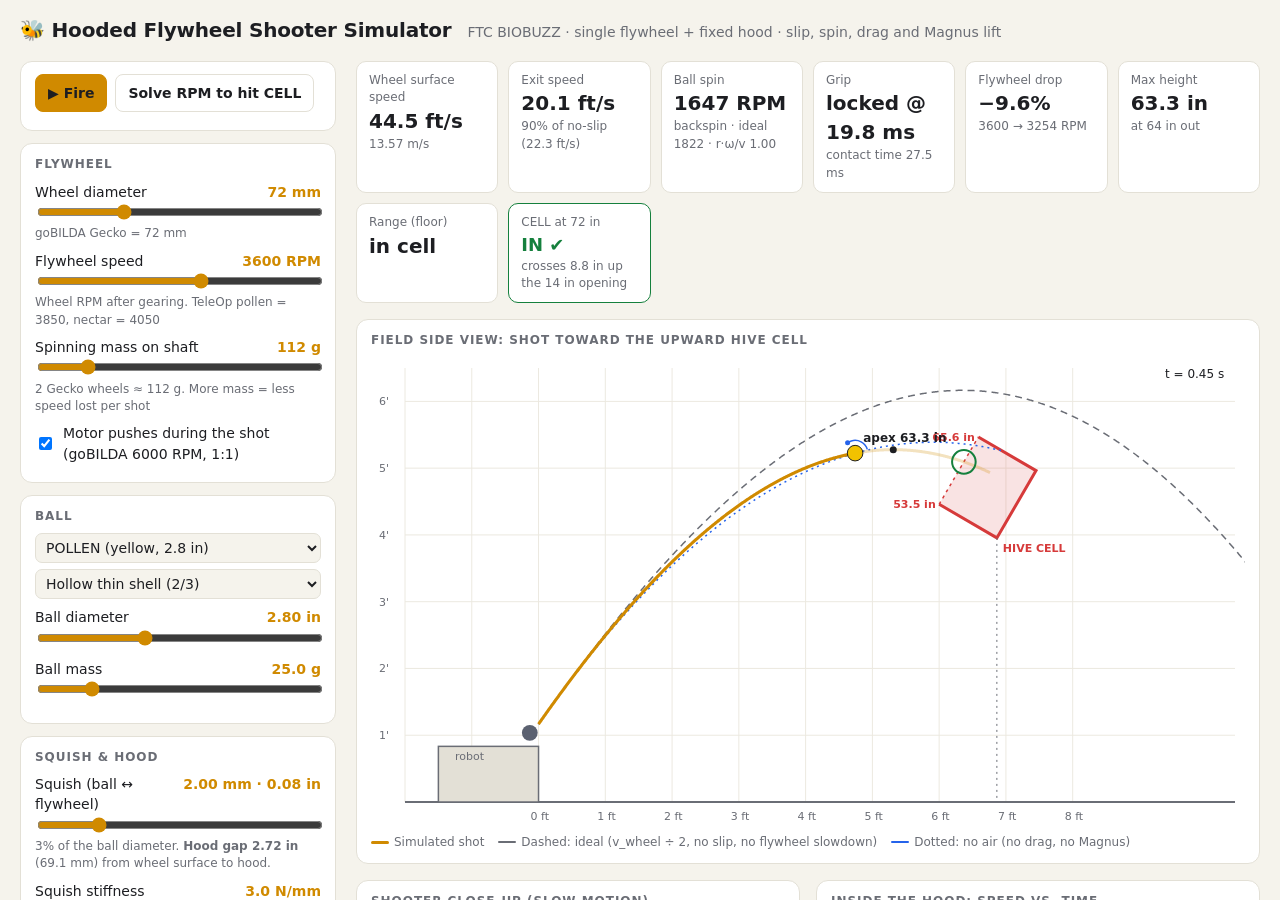
==== simulator/hooded-shooter.html @ 1a56e68a "Simulator: independent config scroll, 0.25 mm squish steps up to 10 mm, 2 mm default" ====
<!doctype html>
<html lang="en">
<head>
<meta charset="utf-8">
<meta name="viewport" content="width=device-width,initial-scale=1">
<title>Hooded Shooter Sim</title>
<style>
:root{
  --bg:#f5f3ec; --panel:#ffffff; --ink:#1d1e22; --muted:#6a6d75; --line:#e3e0d6; --grid:#ece9e0;
  --accent:#d08a00; --accent-soft:#fff3d6; --blue:#2563eb; --good:#15803d; --warn:#c2410c; --bad:#b91c1c;
  --wheel:#3a3e46; --tread:#5b6170; --hood:#9aa0aa; --pollen:#f2c200; --nectar:#d63a3a; --cell:#d63a3a;
}
@media (prefers-color-scheme: dark){
  :root:not([data-theme="light"]){
    --bg:#15161a; --panel:#1e2026; --ink:#ececee; --muted:#9a9ea8; --line:#2e313a; --grid:#262930;
    --accent:#f0b429; --accent-soft:#3a2f12; --blue:#60a5fa; --good:#4ade80; --warn:#fb923c; --bad:#f87171;
    --wheel:#c9ccd3; --tread:#8b91a0; --hood:#6b7280; --pollen:#f5cf2a; --nectar:#f05252; --cell:#f05252;
  }
}
:root[data-theme="dark"]{
  --bg:#15161a; --panel:#1e2026; --ink:#ececee; --muted:#9a9ea8; --line:#2e313a; --grid:#262930;
  --accent:#f0b429; --accent-soft:#3a2f12; --blue:#60a5fa; --good:#4ade80; --warn:#fb923c; --bad:#f87171;
  --wheel:#c9ccd3; --tread:#8b91a0; --hood:#6b7280; --pollen:#f5cf2a; --nectar:#f05252; --cell:#f05252;
}
*{box-sizing:border-box}
body{margin:0;background:var(--bg);color:var(--ink);font:14px/1.45 system-ui,-apple-system,"Segoe UI",Roboto,sans-serif}
header{padding:16px 20px 8px;display:flex;flex-wrap:wrap;align-items:baseline;gap:6px 16px}
header h1{font-size:20px;margin:0;letter-spacing:-.01em}
header p{margin:0;color:var(--muted)}
.wrap{display:grid;grid-template-columns:320px minmax(0,1fr);gap:16px;padding:8px 20px 24px}
@media (max-width:900px){.wrap{grid-template-columns:minmax(0,1fr);padding:8px 16px 24px}}
/* Wide screens: the config column scrolls on its own; the simulator column stays put */
@media (min-width:901px){
  body{height:100vh;display:flex;flex-direction:column;overflow:hidden}
  .wrap{flex:1;min-height:0;padding-bottom:0}
  aside,main{overflow-y:auto;overscroll-behavior:contain;padding-bottom:24px}
  aside{padding-right:4px;scrollbar-width:thin}
}
aside{display:flex;flex-direction:column;gap:12px;min-width:0}
main{display:flex;flex-direction:column;gap:16px;min-width:0}
.card{background:var(--panel);border:1px solid var(--line);border-radius:12px;padding:12px 14px;min-width:0}
.card h2{font-size:12px;text-transform:uppercase;letter-spacing:.08em;color:var(--muted);margin:0 0 8px;font-weight:600}
.ctl{margin:8px 0}
.ctl .row{display:flex;justify-content:space-between;gap:8px}
.ctl label{font-weight:500}
.ctl output{font-variant-numeric:tabular-nums;color:var(--accent);font-weight:600;white-space:nowrap}
.ctl input[type=range]{width:100%;accent-color:var(--accent)}
.ctl .hint{font-size:12px;color:var(--muted)}
select{width:100%;padding:5px 6px;border-radius:7px;border:1px solid var(--line);background:var(--bg);color:var(--ink);font:inherit}
.check{display:flex;gap:8px;align-items:center;margin:6px 0}
.seg{display:flex;border:1px solid var(--line);border-radius:8px;overflow:hidden}
.seg button{flex:1;border:0;background:transparent;color:var(--ink);padding:6px;font:inherit;cursor:pointer}
.seg button.on{background:var(--accent);color:#1d1e22;font-weight:600}
.btn{border:1px solid var(--accent);background:var(--accent);color:#1d1e22;font-weight:600;padding:8px 12px;border-radius:8px;cursor:pointer;font:inherit;font-weight:600}
.btn.ghost{background:transparent;color:var(--ink);border-color:var(--line)}
.btns{display:flex;gap:8px;flex-wrap:wrap}
.stats{display:grid;grid-template-columns:repeat(auto-fit,minmax(140px,1fr));gap:10px}
.stat{background:var(--panel);border:1px solid var(--line);border-radius:10px;padding:10px 12px;min-width:0}
.stat .k{font-size:12px;color:var(--muted)}
.stat .v{font-size:20px;font-weight:700;font-variant-numeric:tabular-nums}
.stat .s{font-size:12px;color:var(--muted)}
.stat.verdict .v{font-size:18px}
canvas{display:block;width:100%;border-radius:8px}
#field{height:clamp(260px,42vw,470px)}
.pair{display:grid;grid-template-columns:minmax(0,1fr) minmax(0,1fr);gap:16px}
@media (max-width:1100px){.pair{grid-template-columns:minmax(0,1fr)}}
#closeup{height:340px}
#chart{height:340px}
.legend{display:flex;flex-wrap:wrap;gap:4px 14px;font-size:12px;color:var(--muted);margin-top:6px}
.legend i{display:inline-block;width:18px;height:3px;vertical-align:middle;margin-right:5px;border-radius:2px}
table{width:100%;border-collapse:collapse;font-variant-numeric:tabular-nums}
td{padding:4px 6px;border-bottom:1px solid var(--line)}
td:last-child{text-align:right}
details summary{cursor:pointer;font-weight:600}
.notes{color:var(--ink)}
.notes code{background:var(--accent-soft);padding:1px 4px;border-radius:4px;font-size:13px}
.notes p,.notes li{max-width:75ch}
.small{font-size:12px;color:var(--muted)}
a{color:var(--blue)}
</style>
</head>
<body>
<header>
  <h1>🐝 Hooded Flywheel Shooter Simulator</h1>
  <p>FTC BIOBUZZ · single flywheel + fixed hood · slip, spin, drag and Magnus lift</p>
</header>

<div class="wrap">
  <aside id="controls"></aside>

  <main>
    <div class="stats" id="stats"></div>

    <div class="card">
      <h2>Field side view: shot toward the upward HIVE CELL</h2>
      <canvas id="field"></canvas>
      <div class="legend">
        <span><i style="background:var(--accent)"></i>Simulated shot</span>
        <span><i style="background:var(--muted);height:2px"></i>Dashed: ideal (v_wheel ÷ 2, no slip, no flywheel slowdown)</span>
        <span><i style="background:var(--blue);height:2px"></i>Dotted: no air (no drag, no Magnus)</span>
      </div>
    </div>

    <div class="pair">
      <div class="card">
        <h2>Shooter close-up (slow motion)</h2>
        <canvas id="closeup"></canvas>
        <div class="legend">
          <span><i style="background:var(--good)"></i>Contact gripping</span>
          <span><i style="background:var(--warn)"></i>Contact slipping</span>
          <span><i style="background:var(--blue)"></i>Squish (ball/wheel overlap)</span>
        </div>
      </div>
      <div class="card">
        <h2>Inside the hood: speed vs. time</h2>
        <canvas id="chart"></canvas>
        <div class="legend">
          <span><i style="background:var(--muted)"></i>Wheel surface speed</span>
          <span><i style="background:var(--accent)"></i>Ball speed (center)</span>
          <span><i style="background:var(--blue)"></i>Ball spin speed (ω·r)</span>
          <span><i style="background:var(--good)"></i>No-slip target (surface ÷ 2)</span>
        </div>
      </div>
    </div>

    <div class="card">
      <h2>Details</h2>
      <table id="details"></table>
    </div>

    <div class="card notes">
      <details>
        <summary>How the math works</summary>
        <p><b>Perfect grip.</b> The hood doesn't move, so a ball pinched between the wheel and the hood rolls along the hood. Its center moves at the average of the two surfaces:
        <code>v = v_wheel / 2</code>, where <code>v_wheel = ω_wheel · R_wheel</code>. The spin is <code>ω_ball = v_wheel / (2·r_ball)</code>. That makes the spin ratio <code>r·ω / v = 1</code> for every perfect-grip hooded shot, whatever the wheel size or RPM.</p>
        <p><b>Slip.</b> The ball enters at the feed speed with no spin. Squeezing it by the compression <code>c</code> gives a normal force <code>N_wheel = k·c</code>. The hood pushes back with <code>N_hood = N_wheel + m·v²/ρ</code>, because the ball travels on a curve of radius <code>ρ = R_wheel + r_ball − c</code>. Friction at each contact is at most <code>μ·N</code> and opposes the sliding at that contact:</p>
        <ul>
          <li>wheel contact slip: <code>u_w = v_wheel − (v + ω·r)</code></li>
          <li>hood contact slip: <code>u_h = v − ω·r</code></li>
          <li><code>m·dv/dt = F_w + F_h</code>, <code>I·dω/dt = r·(F_w − F_h)</code>, <code>I_wheel·dΩ/dt = τ_motor − F_w·R_wheel</code></li>
        </ul>
        <p>This is stepped forward a microsecond at a time until the ball has rolled through the hood's wrap angle. With enough friction and contact length, both slips reach zero and the ball locks into perfect grip. Otherwise it leaves slower and with less spin. Each shot also takes energy from the flywheel, so the wheel slows down. The motor fights back at full power, using the linear torque curve of a goBILDA 6000 RPM motor (stall torque 0.144 N·m). That slowdown, not slip, is usually why a real shot falls short of <code>v_wheel/2</code>, so more spinning mass makes shots more consistent.</p>
        <p><b>Flight.</b> The flight includes gravity, drag <code>½ρ·C_d·A·v²</code> and Magnus lift <code>½ρ·C_L·A·v²</code>, with <code>C_L = S/(2S+1)</code> and <code>S = r·ω/v</code>. Backspin lifts the ball and topspin pushes it down. Spin decay is ignored because the flight is short.</p>
        <p><b>Field geometry</b> (Competition Manual §9, TU04, Fig. 9-10 and 9-13): the upward CELL opening runs from 53.5 in to 65.6 in above the tiles. The opening is 14 in, tilted 30° toward the shooter, and the cell is 12 in deep. The model assumes the upward cell faces you, and it scores a shot as IN when the ball crosses that opening with at least one ball radius of clearance at each lip. POLLEN is 2.8 in and 0.055 lb; NECTAR is 3.6 in and 0.091 lb (AndyMark). The goBILDA Gecko wheel is 72 mm, 56 g, 30A silicone.</p>
        <p class="small"><b>Estimates you should calibrate:</b> the friction values, ball/wheel stiffness, C_d and Magnus scale are reasonable starting points, not measurements. Shoot real balls, measure range and apex height, then adjust friction, stiffness and Magnus until the sim matches. After that it can predict.</p>
      </details>
    </div>
  </main>
</div>

<script>
const IN = 0.0254, DEG = Math.PI / 180, G = 9.81, RHO_AIR = 1.2;
const $ = id => document.getElementById(id);

// ---- Field geometry (BIOBUZZ manual §9, Fig 9-10) ----
const CELL_BOTTOM_IN = 53.5, CELL_TOP_IN = 65.6, CELL_OPEN_IN = 14, CELL_DEPTH_IN = 12;
const CELL_RISE = CELL_TOP_IN - CELL_BOTTOM_IN;
const CELL_RUN = Math.sqrt(CELL_OPEN_IN ** 2 - CELL_RISE ** 2);

const BALLS = {
  pollen: { name: 'POLLEN (yellow, 2.8 in)', d: 2.8, m: 24.9, color: 'pollen' },
  nectar: { name: 'NECTAR (red/blue, 3.6 in)', d: 3.6, m: 41.3, color: 'nectar' },
  custom: { name: 'Custom ball', d: null, m: null, color: 'pollen' },
};
const WHEEL_MATS = [
  ['goBILDA Gecko silicone 30A', 1.0], ['Compliant wheel ~35A', 0.9], ['Worn / dusty Gecko', 0.65],
  ['Stealth / hard rubber', 0.6], ['Hard plastic', 0.35], ['Custom', null]];
const HOOD_MATS = [
  ['Polycarbonate (smooth)', 0.30], ['Aluminum', 0.25], ['HDPE / Delrin', 0.18], ['3D-printed PLA / PETG', 0.35],
  ['Foam-lined', 0.6], ['Grip tape', 0.8], ['Custom', null]];
const INERTIA = [['Hollow thin shell (2/3)', 0.667], ['Thick-wall hollow (0.55)', 0.55], ['Solid / foam (2/5)', 0.4]];

const CONTROLS = {
  Flywheel: [
    { id: 'wheelD', label: 'Wheel diameter', min: 40, max: 150, step: 1, val: 72, unit: 'mm', hint: 'goBILDA Gecko = 72 mm' },
    { id: 'rpm', label: 'Flywheel speed', min: 300, max: 6000, step: 25, val: 3600, unit: 'RPM', hint: 'Wheel RPM after gearing. TeleOp pollen = 3850, nectar = 4050' },
    { id: 'wheelMass', label: 'Spinning mass on shaft', min: 20, max: 600, step: 1, val: 112, unit: 'g', hint: '2 Gecko wheels ≈ 112 g. More mass = less speed lost per shot' },
  ],
  Ball: [
    { id: 'ballD', label: 'Ball diameter', min: 1.5, max: 5, step: 0.05, val: 2.8, unit: 'in' },
    { id: 'ballMass', label: 'Ball mass', min: 5, max: 120, step: 0.5, val: 24.9, unit: 'g' },
  ],
  'Squish & hood': [
    { id: 'comp', label: 'Squish (ball ↔ flywheel)', min: 0, max: 10, step: 0.25, val: 2, unit: 'mm', hint: '' },
    { id: 'stiff', label: 'Squish stiffness', min: 0.5, max: 10, step: 0.1, val: 3, unit: 'N/mm', hint: 'Ball + wheel combined. Sets normal force = stiffness × compression' },
    { id: 'wrap', label: 'Hood wrap angle', min: 20, max: 180, step: 1, val: 90, unit: '°', hint: 'How far around the wheel the ball travels in contact' },
    { id: 'feed', label: 'Feed speed into wheel', min: 0, max: 3, step: 0.05, val: 0.5, unit: 'm/s' },
  ],
  Friction: [
    { id: 'muW', label: 'Wheel ↔ ball μ', min: 0.05, max: 1.6, step: 0.01, val: 1.0, unit: '' },
    { id: 'muH', label: 'Hood ↔ ball μ', min: 0, max: 1.2, step: 0.01, val: 0.35, unit: '' },
  ],
  Launch: [
    { id: 'angle', label: 'Launch angle (hood exit)', min: 10, max: 80, step: 0.5, val: 55, unit: '°' },
    { id: 'launchH', label: 'Launch height', min: 4, max: 30, step: 0.5, val: 14, unit: 'in', hint: 'Ball center height where it leaves the hood' },
  ],
  Air: [
    { id: 'cd', label: 'Drag coefficient C_d', min: 0, max: 1.2, step: 0.01, val: 0.5, unit: '' },
    { id: 'magnus', label: 'Magnus scale', min: 0, max: 2, step: 0.05, val: 1, unit: '×', hint: 'Calibrate against real shots' },
  ],
  Target: [
    { id: 'dist', label: 'Distance to CELL lip', min: 12, max: 140, step: 1, val: 72, unit: 'in', hint: 'Horizontal: launch point → bottom lip of the opening' },
  ],
  Playback: [
    { id: 'slowmo', label: 'Close-up slow motion', min: 5, max: 1000, step: 5, val: 20, unit: '×' },
    { id: 'speed', label: 'Field playback speed', min: 0.1, max: 1, step: 0.05, val: 0.5, unit: '×' },
  ],
};

const state = { ballType: 'pollen', spin: 'back', kI: 0.667, air: true, ghosts: true, motor: true };
// goBILDA 5203 6000 RPM (1:1): stall torque 1.47 kg·cm
const MOTOR_STALL = 0.144, MOTOR_FREE = 6000 * 2 * Math.PI / 60;

// ---------- Build controls ----------
function fmt(v, step) { const d = step < 0.1 ? 2 : step < 1 ? 1 : 0; return Number(v).toFixed(d); }
function makeSelect(id, options, onChange) {
  const s = document.createElement('select'); s.id = id;
  options.forEach(([label, val], i) => { const o = document.createElement('option'); o.value = i; o.textContent = label; s.appendChild(o); });
  s.addEventListener('change', () => onChange(options[s.value]));
  return s;
}
function buildControls() {
  const root = $('controls');
  const fire = document.createElement('div'); fire.className = 'card';
  fire.innerHTML = `<div class="btns"><button class="btn" id="fireBtn">▶ Fire</button><button class="btn ghost" id="solveBtn">Solve RPM to hit CELL</button></div><div class="small" id="solveMsg" style="margin-top:6px"></div>`;
  root.appendChild(fire);
  for (const [group, ctls] of Object.entries(CONTROLS)) {
    const card = document.createElement('div'); card.className = 'card';
    card.innerHTML = `<h2>${group}</h2>`;
    root.appendChild(card);
    if (group === 'Ball') {
      card.appendChild(makeSelect('ballType', Object.entries(BALLS).map(([k, b]) => [b.name, k]), ([, k]) => {
        state.ballType = k; const b = BALLS[k];
        if (b.d) { setVal('ballD', b.d); setVal('ballMass', b.m); }
        recompute();
      }));
      const s = makeSelect('kI', INERTIA, ([, v]) => { state.kI = v; recompute(); });
      s.style.marginTop = '6px'; card.appendChild(s);
    }
    if (group === 'Launch') {
      const seg = document.createElement('div'); seg.className = 'seg';
      seg.innerHTML = `<button data-v="back" class="on">Wheel under → backspin</button><button data-v="top">Wheel over → topspin</button>`;
      seg.querySelectorAll('button').forEach(b => b.onclick = () => {
        state.spin = b.dataset.v; seg.querySelectorAll('button').forEach(x => x.classList.toggle('on', x === b)); recompute();
      });
      card.appendChild(seg);
    }
    for (const c of ctls) {
      const d = document.createElement('div'); d.className = 'ctl';
      d.innerHTML = `<div class="row"><label for="${c.id}">${c.label}</label><output id="${c.id}_o"></output></div>
        <input type="range" id="${c.id}" min="${c.min}" max="${c.max}" step="${c.step}" value="${c.val}">
        <div class="hint" id="${c.id}_hint">${c.hint || ''}</div>`;
      if (group === 'Friction') {
        const mats = c.id === 'muW' ? WHEEL_MATS : HOOD_MATS;
        const sel = makeSelect(c.id + 'Mat', mats, ([, v]) => { if (v != null) { setVal(c.id, v); recompute(); } });
        d.insertBefore(sel, d.querySelector('input'));
        sel.style.margin = '4px 0';
      }
      card.appendChild(d);
      const inp = d.querySelector('input');
      inp.addEventListener('input', () => {
        showVal(c);
        if (group === 'Friction') matchPreset(c.id);
        if (c.id === 'ballD' || c.id === 'ballMass') { state.ballType = 'custom'; $('ballType').value = 2; }
        if (group !== 'Playback') recompute(); else restart();
      });
      showVal(c);
    }
    if (group === 'Flywheel') {
      const a = document.createElement('label'); a.className = 'check';
      a.innerHTML = `<input type="checkbox" id="motorOn" checked> Motor pushes during the shot (goBILDA 6000 RPM, 1:1)`;
      card.appendChild(a);
      a.querySelector('input').onchange = e => { state.motor = e.target.checked; recompute(); };
    }
    if (group === 'Air') {
      const a = document.createElement('div');
      a.innerHTML = `<label class="check"><input type="checkbox" id="airOn" checked> Air drag + Magnus lift</label>
        <label class="check"><input type="checkbox" id="ghostOn" checked> Show comparison paths</label>`;
      card.appendChild(a);
      a.querySelector('#airOn').onchange = e => { state.air = e.target.checked; recompute(); };
      a.querySelector('#ghostOn').onchange = e => { state.ghosts = e.target.checked; };
    }
  }
  $('fireBtn').onclick = restart;
  $('solveBtn').onclick = solveRPM;
}
function ctlSpec(id) { for (const g of Object.values(CONTROLS)) for (const c of g) if (c.id === id) return c; }
function showVal(c) {
  $(c.id + '_o').textContent = fmt($(c.id).value, c.step) + (c.unit ? ' ' + c.unit : '');
  if (c.id === 'comp' || c.id === 'ballD') showSquish();
}
// Squish = how much the hood gap is smaller than the ball. Hood gap = ball diameter − squish.
function showSquish() {
  if (!$('comp_hint')) return; // ball controls build before the squish slider exists
  const mm = +$('comp').value, dIn = +$('ballD').value;
  $('comp_o').textContent = `${mm.toFixed(2)} mm · ${(mm / 25.4).toFixed(2)} in`;
  $('comp_hint').innerHTML = `${(mm / (dIn * 25.4) * 100).toFixed(0)}% of the ball diameter. ` +
    `<b>Hood gap ${(dIn - mm / 25.4).toFixed(2)} in</b> (${(dIn * 25.4 - mm).toFixed(1)} mm) from wheel surface to hood.`;
}
function setVal(id, v) { $(id).value = v; showVal(ctlSpec(id)); }
function matchPreset(id) {
  const mats = id === 'muW' ? WHEEL_MATS : HOOD_MATS, v = +$(id).value;
  const i = mats.findIndex(([, x]) => x != null && Math.abs(x - v) < 0.005);
  $(id + 'Mat').value = i >= 0 ? i : mats.length - 1;
}
function params() {
  const p = { ...state };
  for (const g of Object.values(CONTROLS)) for (const c of g) p[c.id] = +$(c.id).value;
  return p;
}

// ---------- Physics: contact phase inside the hood ----------
function contact(p) {
  const Rw = p.wheelD / 2000, rb = p.ballD * IN / 2, m = p.ballMass / 1000, I = p.kI * m * rb * rb;
  const c = Math.min(p.comp / 1000, rb * 0.9), rho = Rw + rb - c, wrap = p.wrap * DEG, L = rho * wrap;
  const Iw = 0.5 * (p.wheelMass / 1000) * Rw * Rw;
  const Om0 = p.rpm * 2 * Math.PI / 60, Vw0 = Om0 * Rw;
  const Nw = p.stiff * 1000 * c;
  const eps = 0.02; // m/s, smooths the friction sign near zero slip
  const k = (p.muW * Nw + p.muH * (Nw + m * Vw0 * Vw0 / rho)) / eps * (1 / m + rb * rb / I + Rw * Rw / Iw);
  const dt = Math.min(5e-6, 0.3 / Math.max(k, 1));
  let Om = Om0, v = Math.max(p.feed, 0.02), w = 0, s = 0, t = 0, th = 0;
  let next = 0, stalled = false, slipE = 0, gripT = null;
  const samples = [];
  const push = (uw, uh, Nh) => samples.push({ t, s, v, w, Om, th, uw, uh, Nh });
  while (s < L) {
    if (t > 0.5 || v <= 0) { stalled = true; break; }
    const Vw = Om * Rw, uw = Vw - (v + w * rb), uh = v - w * rb, Nh = Nw + m * v * v / rho;
    const Fw = p.muW * Nw * Math.tanh(uw / eps), Fh = -p.muH * Nh * Math.tanh(uh / eps);
    if (t >= next) { push(uw, uh, Nh); next += 2e-5; }
    if (gripT === null && Math.abs(uw) < 0.05 && Math.abs(uh) < 0.05) gripT = t;
    slipE += (Math.abs(Fw * uw) + Math.abs(Fh * uh)) * dt;
    const tau = p.motor ? Math.max(0, MOTOR_STALL * (1 - Om / MOTOR_FREE)) : 0;
    v += (Fw + Fh) / m * dt; w += rb * (Fw - Fh) / I * dt; Om += (tau - Fw * Rw) / Iw * dt;
    s += v * dt; th += w * dt; t += dt;
  }
  const Vw = Om * Rw;
  push(Vw - (v + w * rb), v - w * rb, Nw + m * v * v / rho);
  return { Rw, rb, m, I, rho, L, wrap, Nw, Om0, Vw0, samples, stalled, slipE, gripT,
    exit: { v: Math.max(v, 0), w, Om, t } };
}

// ---------- Physics: flight ----------
function cellGeom(p) {
  const B = { x: p.dist * IN, y: CELL_BOTTOM_IN * IN };
  const d = { x: CELL_RUN / CELL_OPEN_IN, y: CELL_RISE / CELL_OPEN_IN };
  const n = { x: -d.y, y: d.x }; // points back toward the shooter
  const T = { x: B.x + d.x * CELL_OPEN_IN * IN, y: B.y + d.y * CELL_OPEN_IN * IN };
  return { B, T, d, n };
}
function flight(p, c, exit, air) {
  const rb = c.rb, m = c.m, A = Math.PI * rb * rb, a = p.angle * DEG;
  const sg = (p.spin === 'back' ? 1 : -1) * Math.sign(exit.w || 1);
  const S0 = Math.abs(exit.w);
  const kD = air ? 0.5 * RHO_AIR * p.cd * A / m : 0, kL = air ? 0.5 * RHO_AIR * A / m * p.magnus : 0;
  const acc = (vx, vy) => {
    const v = Math.hypot(vx, vy) || 1e-9, S = rb * S0 / v, CL = S / (2 * S + 1);
    return [-kD * v * vx - kL * CL * v * vy * sg, -G - kD * v * vy + kL * CL * v * vx * sg];
  };
  let x = 0, y = p.launchH * IN, vx = exit.v * Math.cos(a), vy = exit.v * Math.sin(a), t = 0;
  const dt = 0.001, pts = [{ t, x, y, vx, vy }];
  const cg = cellGeom(p);
  let side = (x - cg.B.x) * cg.n.x + (y - cg.B.y) * cg.n.y, cross = null, apex = { x, y };
  while (t < 4 && y > rb && x < 260 * IN) {
    const [ax1, ay1] = acc(vx, vy);
    const mvx = vx + ax1 * dt / 2, mvy = vy + ay1 * dt / 2;
    const [ax2, ay2] = acc(mvx, mvy);
    x += mvx * dt; y += mvy * dt; vx += ax2 * dt; vy += ay2 * dt; t += dt;
    pts.push({ t, x, y, vx, vy });
    if (y > apex.y) apex = { x, y, t };
    const ns = (x - cg.B.x) * cg.n.x + (y - cg.B.y) * cg.n.y;
    if (!cross && side > 0 && ns <= 0) {
      const f = side / (side - ns), q = pts[pts.length - 2];
      const cx = q.x + (x - q.x) * f, cy = q.y + (y - q.y) * f;
      const u = ((cx - cg.B.x) * cg.d.x + (cy - cg.B.y) * cg.d.y) / IN;
      cross = { x: cx, y: cy, u, t: q.t + dt * f, vx, vy, idx: pts.length - 1 };
      const r = rb / IN;
      cross.verdict = u >= r && u <= CELL_OPEN_IN - r ? 'in' : (u > -r && u < r) || (u > CELL_OPEN_IN - r && u < CELL_OPEN_IN + r) ? 'lip' : u <= -r ? 'low' : 'high';
      if (cross.verdict === 'in') { // let it travel a little into the cell, then stop
        for (let i = 0; i < 40 && t < 4; i++) {
          x += vx * dt; y += vy * dt; vy -= G * dt; t += dt; pts.push({ t, x, y, vx, vy });
        }
        break;
      }
    }
    side = ns;
  }
  const last = pts[pts.length - 1];
  return { pts, apex, cross, T: last.t, landX: last.x, landed: last.y <= rb + 1e-6 };
}

function simulate(p) {
  const c = contact(p);
  const fl = flight(p, c, c.exit, p.air);
  const idealExit = { v: c.Vw0 / 2, w: c.Vw0 / (2 * c.rb) };
  const ideal = flight(p, c, idealExit, p.air);
  const vac = flight(p, c, c.exit, false);
  return { p, c, fl, ideal, vac, idealExit };
}

// ---------- Solve RPM ----------
function solveRPM() {
  const p = params();
  const target = CELL_OPEN_IN / 2;
  const f = rpm => { const q = { ...p, rpm }; const c = contact(q); const fl = flight(q, c, c.exit, q.air); return fl.cross ? fl.cross.u - target : -1e3; };
  let lo = 300, hi = 6000;
  const msg = $('solveMsg');
  if (f(hi) < 0) { msg.textContent = `Even 6000 RPM can't reach the opening center at ${p.angle}° from ${p.dist} in. Raise the angle or move closer.`; return; }
  if (f(lo) > 0) { msg.textContent = 'Already over at the minimum RPM.'; return; }
  for (let i = 0; i < 30; i++) { const mid = (lo + hi) / 2; if (f(mid) < 0) lo = mid; else hi = mid; }
  const rpm = Math.round(hi / 5) * 5;
  setVal('rpm', Math.min(6000, rpm));
  msg.textContent = `≈ ${Math.round(hi)} RPM puts the ball through the middle of the opening.`;
  recompute();
}

// ---------- Rendering helpers ----------
let C = {};
function readColors() { const cs = getComputedStyle(document.documentElement); for (const k of ['bg', 'panel', 'ink', 'muted', 'line', 'grid', 'accent', 'blue', 'good', 'warn', 'bad', 'wheel', 'tread', 'hood', 'pollen', 'nectar', 'cell']) C[k] = cs.getPropertyValue('--' + k).trim(); }
matchMedia('(prefers-color-scheme: dark)').addEventListener('change', readColors);
function fit(cv) {
  const r = cv.getBoundingClientRect(), dpr = devicePixelRatio || 1;
  const w = Math.round(r.width * dpr), h = Math.round(r.height * dpr);
  if (cv.width !== w || cv.height !== h) { cv.width = w; cv.height = h; }
  const ctx = cv.getContext('2d'); ctx.setTransform(dpr, 0, 0, dpr, 0, 0);
  return { ctx, W: r.width, H: r.height };
}
function arrow(ctx, x1, y1, x2, y2, col, w = 2) {
  const a = Math.atan2(y2 - y1, x2 - x1), h = 8;
  ctx.strokeStyle = ctx.fillStyle = col; ctx.lineWidth = w;
  ctx.beginPath(); ctx.moveTo(x1, y1); ctx.lineTo(x2, y2); ctx.stroke();
  ctx.beginPath(); ctx.moveTo(x2, y2); ctx.lineTo(x2 - h * Math.cos(a - 0.4), y2 - h * Math.sin(a - 0.4));
  ctx.lineTo(x2 - h * Math.cos(a + 0.4), y2 - h * Math.sin(a + 0.4)); ctx.closePath(); ctx.fill();
}
const ballColor = () => C[BALLS[state.ballType].color];
function sampleAt(samples, t) {
  let lo = 0, hi = samples.length - 1;
  while (hi - lo > 1) { const m = (lo + hi) >> 1; if (samples[m].t <= t) lo = m; else hi = m; }
  return samples[lo];
}
function interpPts(pts, t) {
  if (t <= 0) return pts[0];
  const i = Math.min(pts.length - 1, Math.floor(t / 0.001));
  return pts[i];
}

// ---------- Close-up ----------
let wheelAngle = 0;
function drawCloseup(simT, wallDt) {
  const { ctx, W, H } = fit($('closeup'));
  const { p, c } = sim;
  ctx.fillStyle = C.panel; ctx.fillRect(0, 0, W, H);
  const back = p.spin === 'back';
  const ext = c.rho + c.rb + 0.012;
  const sc = Math.min(W, H) * 0.40 / ext;
  const cx = W * 0.42, cy = H * (back ? 0.6 : 0.4);
  const X = x => cx + x * sc, Y = y => cy - y * sc;
  const a = p.angle * DEG;
  const phiExit = back ? a + Math.PI / 2 : a - Math.PI / 2;
  const phiEntry = back ? phiExit + c.wrap : phiExit - c.wrap;
  const dirPhi = back ? -1 : 1;

  // current state
  let Om, bx, by, th, v, uw = null, uh = null, inContact = simT <= c.exit.t;
  if (inContact) {
    const s = sampleAt(c.samples, simT);
    const phi = phiEntry + dirPhi * s.s / c.rho;
    bx = c.rho * Math.cos(phi); by = c.rho * Math.sin(phi); th = s.th; Om = s.Om; v = s.v; uw = s.uw; uh = s.uh;
  } else {
    const dtE = simT - c.exit.t;
    bx = c.rho * Math.cos(phiExit) + c.exit.v * Math.cos(a) * dtE;
    by = c.rho * Math.sin(phiExit) + c.exit.v * Math.sin(a) * dtE;
    th = c.samples[c.samples.length - 1].th + c.exit.w * dtE; Om = c.exit.Om; v = c.exit.v;
  }
  wheelAngle += (back ? -1 : 1) * Om * wallDt / p.slowmo;

  // hood
  const hoodR = c.rho + c.rb;
  ctx.strokeStyle = C.hood; ctx.lineWidth = 7; ctx.lineCap = 'round';
  ctx.beginPath();
  const a0 = phiEntry, a1 = phiExit + (back ? -0.08 : 0.08);
  ctx.arc(X(0), Y(0), hoodR * sc + 3.5, -a0, -a1, back ? false : true);
  ctx.stroke();
  ctx.fillStyle = C.muted; ctx.font = '12px system-ui';
  const hl = (phiEntry + phiExit) / 2;
  ctx.fillText('hood', X((hoodR + 0.012) * Math.cos(hl)) - 12, Y((hoodR + 0.012) * Math.sin(hl)));

  // wheel
  const Rpx = c.Rw * sc;
  ctx.save(); ctx.translate(X(0), Y(0)); ctx.rotate(-wheelAngle);
  ctx.fillStyle = C.tread; ctx.beginPath(); ctx.arc(0, 0, Rpx, 0, 2 * Math.PI); ctx.fill();
  ctx.fillStyle = C.panel; ctx.beginPath(); ctx.arc(0, 0, Rpx * 0.72, 0, 2 * Math.PI); ctx.fill();
  ctx.strokeStyle = C.wheel; ctx.lineWidth = 3;
  for (let i = 0; i < 6; i++) { const q = i * Math.PI / 3; ctx.beginPath(); ctx.moveTo(Rpx * 0.2 * Math.cos(q), Rpx * 0.2 * Math.sin(q)); ctx.lineTo(Rpx * 0.72 * Math.cos(q), Rpx * 0.72 * Math.sin(q)); ctx.stroke(); }
  ctx.fillStyle = C.wheel; ctx.beginPath(); ctx.arc(0, 0, Rpx * 0.2, 0, 2 * Math.PI); ctx.fill();
  ctx.fillStyle = C.accent; ctx.beginPath(); ctx.arc(Rpx * 0.86, 0, 3, 0, 2 * Math.PI); ctx.fill();
  ctx.restore();

  // ball
  const rpx = c.rb * sc;
  ctx.save(); ctx.translate(X(bx), Y(by)); ctx.rotate(-(back ? 1 : -1) * th);
  ctx.globalAlpha = 0.92; ctx.fillStyle = ballColor(); ctx.beginPath(); ctx.arc(0, 0, rpx, 0, 2 * Math.PI); ctx.fill(); ctx.globalAlpha = 1;
  ctx.strokeStyle = C.ink; ctx.lineWidth = 1.2; ctx.stroke();
  ctx.strokeStyle = C.ink; ctx.lineWidth = 2;
  ctx.beginPath(); ctx.moveTo(-rpx, 0); ctx.lineTo(rpx, 0); ctx.stroke();
  ctx.fillStyle = C.ink; ctx.beginPath(); ctx.arc(rpx * 0.6, 0, 3, 0, 2 * Math.PI); ctx.fill();
  ctx.restore();

  // squish: shade where the ball and wheel overlap (the rubber/ball deform there)
  if (p.comp > 0) {
    ctx.save(); ctx.beginPath(); ctx.arc(X(bx), Y(by), rpx, 0, 2 * Math.PI); ctx.clip();
    ctx.globalAlpha = 0.75; ctx.fillStyle = C.blue; ctx.beginPath(); ctx.arc(X(0), Y(0), Rpx, 0, 2 * Math.PI); ctx.fill();
    ctx.restore();
  }
  // contact markers
  if (inContact) {
    const rl = Math.hypot(bx, by), ux = bx / rl, uy = by / rl;
    const mark = (px, py, u) => { ctx.fillStyle = Math.abs(u) < 0.1 ? C.good : C.warn; ctx.beginPath(); ctx.arc(X(px), Y(py), 5, 0, 2 * Math.PI); ctx.fill(); };
    mark(bx - ux * c.rb, by - uy * c.rb, uw);
    mark(bx + ux * c.rb, by + uy * c.rb, uh);
  }
  // velocity arrow
  let dir = inContact ? Math.atan2(by, bx) + dirPhi * Math.PI / 2 : a;
  const L = 18 + 6 * v;
  arrow(ctx, X(bx), Y(by), X(bx) + L * Math.cos(dir), Y(by) - L * Math.sin(dir), C.accent, 2.5);
  // launch direction guide
  ctx.setLineDash([4, 5]); ctx.strokeStyle = C.muted; ctx.lineWidth = 1;
  const ex = c.rho * Math.cos(phiExit), ey = c.rho * Math.sin(phiExit);
  ctx.beginPath(); ctx.moveTo(X(ex), Y(ey)); ctx.lineTo(X(ex) + 400 * Math.cos(a), Y(ey) - 400 * Math.sin(a)); ctx.stroke(); ctx.setLineDash([]);

  // labels
  ctx.fillStyle = C.ink; ctx.font = '600 13px system-ui';
  const lines = [
    `t = ${(Math.min(simT, 9.99) * 1000).toFixed(2)} ms   (slow-mo ×${p.slowmo})`,
    inContact ? `in hood: ${(100 * sampleAt(c.samples, simT).s / c.L).toFixed(0)}% of wrap` : 'released',
    `wheel ${(Om * 60 / 2 / Math.PI).toFixed(0)} RPM · ball ${(v / IN / 12).toFixed(1)} ft/s`,
    `squish ${p.comp.toFixed(2)} mm · hood gap ${(p.ballD - p.comp / 25.4).toFixed(2)} in`,
  ];
  lines.forEach((l, i) => ctx.fillText(l, 10, 20 + i * 18));
  if (inContact) {
    ctx.font = '12px system-ui'; ctx.fillStyle = C.muted;
    ctx.fillText(`wheel slip ${uw.toFixed(2)} m/s · hood slip ${uh.toFixed(2)} m/s`, 10, H - 12);
  }
}

// ---------- Contact chart ----------
function drawChart(simT) {
  const { ctx, W, H } = fit($('chart'));
  const { c } = sim;
  ctx.fillStyle = C.panel; ctx.fillRect(0, 0, W, H);
  const pad = { l: 46, r: 12, t: 12, b: 34 };
  const S = c.samples, tMax = S[S.length - 1].t || 1e-3, vMax = c.Vw0 * 1.08;
  const X = t => pad.l + (t / tMax) * (W - pad.l - pad.r), Y = v => H - pad.b - (v / vMax) * (H - pad.t - pad.b);
  ctx.strokeStyle = C.grid; ctx.fillStyle = C.muted; ctx.font = '11px system-ui'; ctx.lineWidth = 1;
  const vStep = vMax > 20 ? 5 : vMax > 8 ? 2 : 1;
  for (let v = 0; v <= vMax; v += vStep) { ctx.beginPath(); ctx.moveTo(pad.l, Y(v)); ctx.lineTo(W - pad.r, Y(v)); ctx.stroke(); ctx.fillText(v + '', pad.l - 22, Y(v) + 4); }
  const tms = tMax * 1000, tStep = tms > 40 ? 10 : tms > 15 ? 5 : tms > 6 ? 2 : tms > 2 ? 0.5 : 0.2;
  for (let t = 0; t <= tms + 1e-9; t += tStep) { ctx.fillText(+t.toFixed(1) + '', X(t / 1000) - 6, H - pad.b + 14); }
  ctx.fillText('time in hood (ms)', W / 2 - 40, H - 6);
  ctx.save(); ctx.translate(12, H / 2 + 20); ctx.rotate(-Math.PI / 2); ctx.fillText('speed (m/s)', 0, 0); ctx.restore();
  const line = (f, col, dash) => { ctx.strokeStyle = col; ctx.lineWidth = 2; ctx.setLineDash(dash || []); ctx.beginPath(); S.forEach((s, i) => { const y = Y(f(s)); i ? ctx.lineTo(X(s.t), y) : ctx.moveTo(X(s.t), y); }); ctx.stroke(); ctx.setLineDash([]); };
  line(s => s.Om * c.Rw, C.muted);
  line(s => s.Om * c.Rw / 2, C.good, [5, 4]);
  line(s => s.v, C.accent);
  line(s => s.w * c.rb, C.blue, [6, 4]);
  if (c.gripT != null) { ctx.fillStyle = C.good; ctx.fillText('grip locked', X(c.gripT) + 4, pad.t + 12); ctx.strokeStyle = C.good; ctx.setLineDash([2, 3]); ctx.beginPath(); ctx.moveTo(X(c.gripT), pad.t); ctx.lineTo(X(c.gripT), H - pad.b); ctx.stroke(); ctx.setLineDash([]); }
  const tt = Math.min(simT, tMax);
  ctx.strokeStyle = C.ink; ctx.lineWidth = 1; ctx.beginPath(); ctx.moveTo(X(tt), pad.t); ctx.lineTo(X(tt), H - pad.b); ctx.stroke();
}

// ---------- Field ----------
function drawField(flT) {
  const { ctx, W, H } = fit($('field'));
  const { p, c, fl, ideal, vac } = sim;
  ctx.fillStyle = C.panel; ctx.fillRect(0, 0, W, H);
  const cg = cellGeom(p);
  const xMin = -24 * IN;
  let xMax = Math.max(cg.T.x + 22 * IN, Math.min(fl.landX, 220 * IN) + 6 * IN);
  let yMax = Math.max(78 * IN, Math.min(fl.apex.y, 160 * IN) + 8 * IN);
  const pad = { l: 34, r: 10, t: 10, b: 26 };
  const sc = Math.min((W - pad.l - pad.r) / (xMax - xMin), (H - pad.t - pad.b) / yMax);
  const X = x => pad.l + (x - xMin) * sc, Y = y => H - pad.b - y * sc;
  // grid every foot
  ctx.lineWidth = 1; ctx.font = '11px system-ui';
  for (let ft = -2; ft * 12 * IN <= xMax; ft++) {
    const x = X(ft * 12 * IN); ctx.strokeStyle = C.grid; ctx.beginPath(); ctx.moveTo(x, Y(0)); ctx.lineTo(x, pad.t); ctx.stroke();
    ctx.fillStyle = C.muted; if (ft >= 0) ctx.fillText(ft + ' ft', x - 8, H - 8);
  }
  for (let ft = 1; ft * 12 * IN <= yMax + 1e-9 && Y(ft * 12 * IN) > pad.t; ft++) {
    const y = Y(ft * 12 * IN); ctx.strokeStyle = C.grid; ctx.beginPath(); ctx.moveTo(pad.l, y); ctx.lineTo(W - pad.r, y); ctx.stroke();
    ctx.fillStyle = C.muted; ctx.fillText(ft + "'", 8, y + 4);
  }
  ctx.strokeStyle = C.muted; ctx.lineWidth = 2; ctx.beginPath(); ctx.moveTo(pad.l, Y(0)); ctx.lineTo(W - pad.r, Y(0)); ctx.stroke();

  // robot
  ctx.fillStyle = C.line; ctx.strokeStyle = C.muted; ctx.lineWidth = 1.5;
  const rh = Math.max(4 * IN, p.launchH * IN - 4 * IN);
  ctx.fillRect(X(-18 * IN), Y(rh), 18 * IN * sc, rh * sc); ctx.strokeRect(X(-18 * IN), Y(rh), 18 * IN * sc, rh * sc);
  ctx.fillStyle = C.tread; ctx.beginPath(); ctx.arc(X(-c.rho * Math.cos(p.angle * DEG)), Y(p.launchH * IN - c.rho * Math.sin(p.angle * DEG + Math.PI / 2)), Math.max(3, c.Rw * sc), 0, 2 * Math.PI); ctx.fill();
  ctx.fillStyle = C.muted; ctx.fillText('robot', X(-15 * IN), Y(rh) + 14);

  // cell
  const { B, T, n } = cg, D = CELL_DEPTH_IN * IN;
  const B2 = { x: B.x - n.x * D, y: B.y - n.y * D }, T2 = { x: T.x - n.x * D, y: T.y - n.y * D };
  ctx.fillStyle = C.cell; ctx.globalAlpha = 0.14;
  ctx.beginPath(); ctx.moveTo(X(B.x), Y(B.y)); ctx.lineTo(X(B2.x), Y(B2.y)); ctx.lineTo(X(T2.x), Y(T2.y)); ctx.lineTo(X(T.x), Y(T.y)); ctx.closePath(); ctx.fill();
  ctx.globalAlpha = 1; ctx.strokeStyle = C.cell; ctx.lineWidth = 3;
  ctx.beginPath(); ctx.moveTo(X(B.x), Y(B.y)); ctx.lineTo(X(B2.x), Y(B2.y)); ctx.lineTo(X(T2.x), Y(T2.y)); ctx.lineTo(X(T.x), Y(T.y)); ctx.stroke();
  ctx.setLineDash([3, 4]); ctx.lineWidth = 1.5; ctx.beginPath(); ctx.moveTo(X(B.x), Y(B.y)); ctx.lineTo(X(T.x), Y(T.y)); ctx.stroke(); ctx.setLineDash([]);
  // pivot post
  ctx.strokeStyle = C.muted; ctx.lineWidth = 1; ctx.setLineDash([2, 4]);
  ctx.beginPath(); ctx.moveTo(X(B2.x), Y(B2.y)); ctx.lineTo(X(B2.x), Y(0)); ctx.stroke(); ctx.setLineDash([]);
  ctx.fillStyle = C.cell; ctx.font = '600 11px system-ui';
  ctx.fillText('53.5 in', X(B.x) - 46, Y(B.y) + 4);
  ctx.fillText('65.6 in', X(T.x) - 46, Y(T.y) + 4);
  ctx.fillText('HIVE CELL', X(B2.x) + 6, Y(B2.y) + 14);

  const path = (pts, col, dash, w) => {
    ctx.strokeStyle = col; ctx.lineWidth = w; ctx.setLineDash(dash);
    ctx.beginPath(); pts.forEach((q, i) => i ? ctx.lineTo(X(q.x), Y(q.y)) : ctx.moveTo(X(q.x), Y(q.y))); ctx.stroke(); ctx.setLineDash([]);
  };
  if (state.ghosts) { path(ideal.pts, C.muted, [7, 5], 1.5); if (p.air) path(vac.pts, C.blue, [2, 4], 1.5); }
  // traveled part solid, remainder faint
  const cur = Math.min(fl.pts.length - 1, Math.max(0, Math.floor(flT / 0.001)));
  ctx.globalAlpha = 0.25; path(fl.pts, C.accent, [], 3); ctx.globalAlpha = 1;
  path(fl.pts.slice(0, cur + 1), C.accent, [], 3);

  // apex
  ctx.fillStyle = C.ink; ctx.font = '600 12px system-ui';
  ctx.beginPath(); ctx.arc(X(fl.apex.x), Y(fl.apex.y), 3.5, 0, 2 * Math.PI); ctx.fill();
  ctx.fillText(`apex ${(fl.apex.y / IN).toFixed(1)} in`, X(fl.apex.x) - 30, Y(fl.apex.y) - 8);
  if (fl.landed && (!fl.cross || fl.cross.verdict !== 'in')) {
    ctx.fillText(`lands ${(fl.landX / IN).toFixed(0)} in`, X(fl.landX) - 30, Y(0) - 8);
  }
  if (fl.cross) {
    const col = fl.cross.verdict === 'in' ? C.good : fl.cross.verdict === 'lip' ? C.warn : C.bad;
    ctx.strokeStyle = col; ctx.lineWidth = 2; ctx.beginPath(); ctx.arc(X(fl.cross.x), Y(fl.cross.y), c.rb * sc + 4, 0, 2 * Math.PI); ctx.stroke();
  }

  // ball
  const q = fl.pts[cur];
  ctx.fillStyle = ballColor(); ctx.strokeStyle = C.ink; ctx.lineWidth = 1;
  ctx.beginPath(); ctx.arc(X(q.x), Y(q.y), Math.max(4, c.rb * sc), 0, 2 * Math.PI); ctx.fill(); ctx.stroke();
  // spin indicator: arc arrow
  const rr = Math.max(4, c.rb * sc) + 5, ccw = p.spin === 'back';
  ctx.strokeStyle = C.blue; ctx.lineWidth = 1.5; ctx.beginPath();
  ctx.arc(X(q.x), Y(q.y), rr, -0.3, -2.2, ccw); ctx.stroke();
  const ea = ccw ? -2.2 : -2.2, hx = X(q.x) + rr * Math.cos(ea), hy = Y(q.y) + rr * Math.sin(ea);
  ctx.fillStyle = C.blue; ctx.beginPath(); ctx.arc(hx, hy, 2.5, 0, 2 * Math.PI); ctx.fill();
  ctx.fillStyle = C.ink; ctx.font = '12px system-ui';
  ctx.fillText(`t = ${q.t.toFixed(2)} s`, W - 80, 20);
}

// ---------- Stats ----------
const ftps = v => (v / IN / 12).toFixed(1);
function renderStats() {
  const { p, c, fl, idealExit } = sim;
  const eff = c.exit.v / idealExit.v * 100, spinRpm = c.exit.w * 60 / 2 / Math.PI;
  const idealSpin = idealExit.w * 60 / 2 / Math.PI, drop = (1 - c.exit.Om / c.Om0) * 100;
  const v = fl.cross ? fl.cross.verdict : 'short';
  const verdict = { in: ['IN ✔', C.good, `crosses ${fl.cross?.u.toFixed(1)} in up the 14 in opening`], lip: ['Clips lip', C.warn, `crosses at ${fl.cross?.u.toFixed(1)} in; bounce is a coin flip`],
    low: ['Too low ✘', C.bad, 'hits below the bottom lip'], high: ['Too high ✘', C.bad, 'sails over the top lip'], short: ['Short ✘', C.bad, 'never reaches the cell'] }[v];
  const tiles = [
    ['Wheel surface speed', `${ftps(c.Vw0)} ft/s`, `${c.Vw0.toFixed(2)} m/s`],
    ['Exit speed', `${ftps(c.exit.v)} ft/s`, `${eff.toFixed(0)}% of no-slip (${ftps(idealExit.v)} ft/s)`],
    ['Ball spin', `${Math.abs(spinRpm).toFixed(0)} RPM`, `${p.spin === 'back' ? 'backspin' : 'topspin'} · ideal ${idealSpin.toFixed(0)} · r·ω/v ${(c.exit.w * c.rb / Math.max(c.exit.v, 1e-6)).toFixed(2)}`],
    ['Grip', c.stalled ? 'STALLED' : c.gripT != null ? `locked @ ${(c.gripT * 1000).toFixed(1)} ms` : 'slipping at exit', `contact time ${(c.exit.t * 1000).toFixed(1)} ms`],
    ['Flywheel drop', `−${drop.toFixed(1)}%`, `${(c.Om0 * 60 / 2 / Math.PI).toFixed(0)} → ${(c.exit.Om * 60 / 2 / Math.PI).toFixed(0)} RPM`],
    ['Max height', `${(fl.apex.y / IN).toFixed(1)} in`, `at ${(fl.apex.x / IN).toFixed(0)} in out`],
    ['Range (floor)', fl.landed ? `${(fl.landX / IN).toFixed(0)} in` : (fl.cross && fl.cross.verdict === 'in' ? 'in cell' : '> 260 in'), fl.landed ? `${(fl.landX / IN / 12).toFixed(1)} ft` : ''],
  ];
  $('stats').innerHTML = tiles.map(([k, v, s]) => `<div class="stat"><div class="k">${k}</div><div class="v">${v}</div><div class="s">${s}</div></div>`).join('')
    + `<div class="stat verdict" style="border-color:${verdict[1]}"><div class="k">CELL at ${p.dist} in</div><div class="v" style="color:${verdict[1]}">${verdict[0]}</div><div class="s">${verdict[2]}</div></div>`;

  const ke = 0.5 * c.m * c.exit.v ** 2, kr = 0.5 * c.I * c.exit.w ** 2;
  const nh = c.samples[c.samples.length - 1].Nh;
  const rows = [
    ['Path radius ρ (wheel center → ball center)', `${(c.rho * 1000).toFixed(1)} mm`],
    ['Contact path length', `${(c.L / IN).toFixed(2)} in`],
    ['Normal force, wheel side', `${c.Nw.toFixed(1)} N`],
    ['Normal force, hood side at exit (adds m·v²/ρ)', `${nh.toFixed(1)} N`],
    ['Ball inertia I', `${(c.I * 1e6).toFixed(1)} g·m² ×10⁻³`],
    ['Ball energy: travel / spin', `${ke.toFixed(2)} J / ${kr.toFixed(2)} J`],
    ['Energy lost to slip (heat)', `${c.slipE.toFixed(2)} J`],
    ['Flight time to cell', fl.cross ? `${fl.cross.t.toFixed(2)} s` : '—'],
    ['Ball direction entering cell', fl.cross ? (a => `${Math.abs(a).toFixed(1)}° ${a >= 0 ? 'rising' : 'falling'}`)(Math.atan2(fl.cross.vy, fl.cross.vx) / DEG) : '—'],
    ['Exit speed with perfect grip', `${ftps(sim.idealExit.v)} ft/s (${sim.idealExit.v.toFixed(2)} m/s)`],
  ];
  $('details').innerHTML = rows.map(([a, b]) => `<tr><td>${a}</td><td>${b}</td></tr>`).join('');
}

// ---------- Animation loop ----------
let sim, phase = 'contact', phaseStart = 0, lastTs = 0, pending = false;
function recompute() {
  if (pending) return; pending = true;
  requestAnimationFrame(() => { pending = false; sim = simulate(params()); renderStats(); restart(); });
}
function restart() { phase = 'contact'; phaseStart = performance.now(); }
function frame(ts) {
  const wallDt = Math.min(0.05, (ts - (lastTs || ts)) / 1000); lastTs = ts;
  if (sim) {
    const p = params(), el = (ts - phaseStart) / 1000;
    const contactWall = Math.max(0.02, sim.c.exit.t * p.slowmo);
    let simT, flT;
    if (phase === 'contact') {
      simT = Math.min(el / contactWall, 1) * sim.c.exit.t; flT = 0;
      if (el >= contactWall) { phase = 'flight'; phaseStart = ts; }
    } else if (phase === 'flight') {
      simT = sim.c.exit.t + el / p.slowmo; flT = el * p.speed;
      if (flT >= sim.fl.T) { phase = 'hold'; phaseStart = ts; }
    } else {
      simT = sim.c.exit.t + 1; flT = sim.fl.T;
      if (el > 1.5) restart();
    }
    if (phase === 'hold') simT = Math.min(simT, sim.c.exit.t + 0.02);
    drawCloseup(simT, wallDt);
    drawChart(simT);
    drawField(flT);
  }
  requestAnimationFrame(frame);
}

readColors();
buildControls();
matchPreset('muW'); matchPreset('muH'); showSquish();
recompute();
requestAnimationFrame(frame);
</script>
</body>
</html>
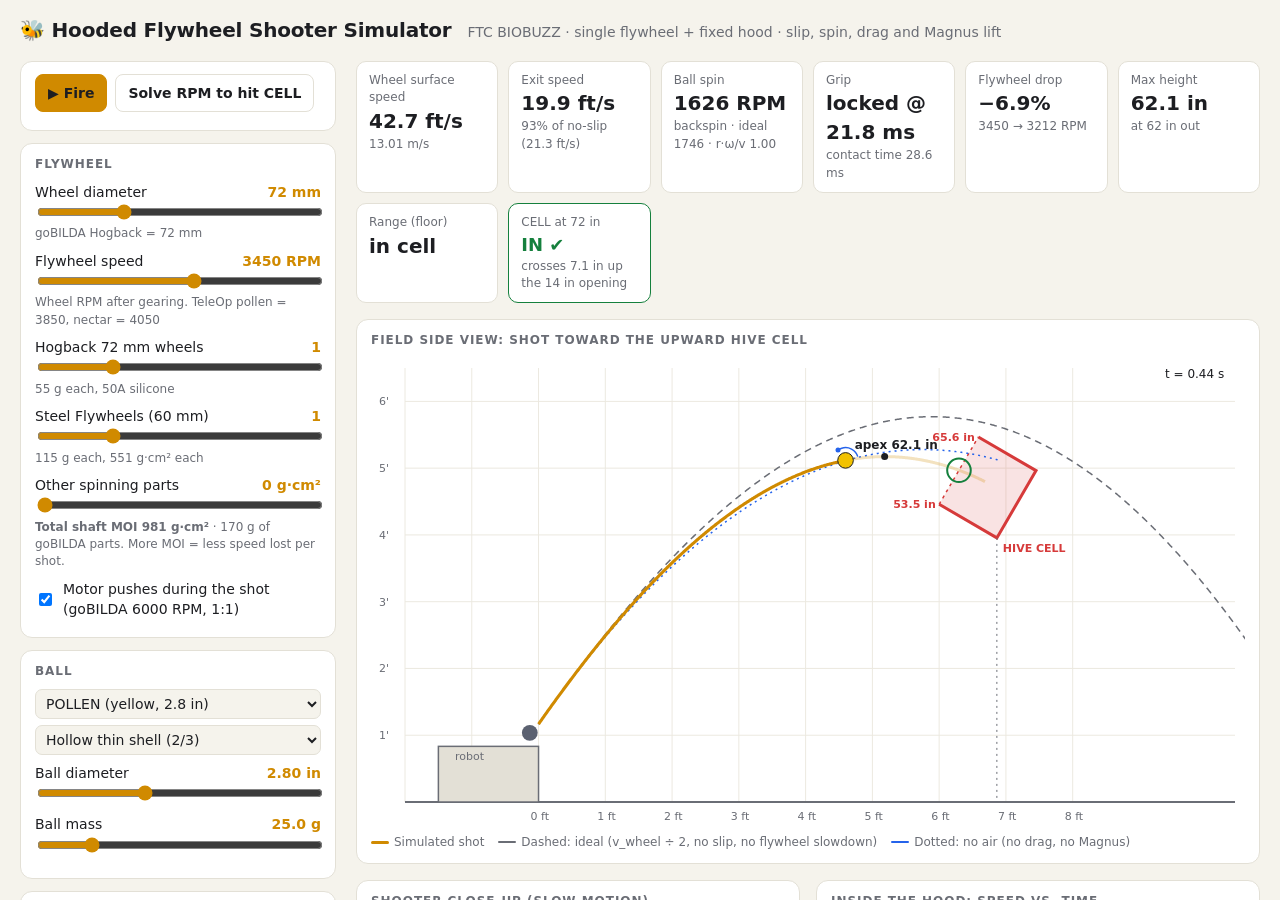
==== commit 31611bdf: "Simulator: default to 1 Hogback 72 mm + 1 goBILDA Steel Flywheel, 3450 RPM Shaft inertia is now buil" ====
--- a/simulator/hooded-shooter.html
+++ b/simulator/hooded-shooter.html
@@ -141,7 +141,7 @@
         </ul>
         <p>This is stepped forward a microsecond at a time until the ball has rolled through the hood's wrap angle. With enough friction and contact length, both slips reach zero and the ball locks into perfect grip. Otherwise it leaves slower and with less spin. Each shot also takes energy from the flywheel, so the wheel slows down. The motor fights back at full power, using the linear torque curve of a goBILDA 6000 RPM motor (stall torque 0.144 N·m). That slowdown, not slip, is usually why a real shot falls short of <code>v_wheel/2</code>, so more spinning mass makes shots more consistent.</p>
         <p><b>Flight.</b> The flight includes gravity, drag <code>½ρ·C_d·A·v²</code> and Magnus lift <code>½ρ·C_L·A·v²</code>, with <code>C_L = S/(2S+1)</code> and <code>S = r·ω/v</code>. Backspin lifts the ball and topspin pushes it down. Spin decay is ignored because the flight is short.</p>
-        <p><b>Field geometry</b> (Competition Manual §9, TU04, Fig. 9-10 and 9-13): the upward CELL opening runs from 53.5 in to 65.6 in above the tiles. The opening is 14 in, tilted 30° toward the shooter, and the cell is 12 in deep. The model assumes the upward cell faces you, and it scores a shot as IN when the ball crosses that opening with at least one ball radius of clearance at each lip. POLLEN is 2.8 in and 0.055 lb; NECTAR is 3.6 in and 0.091 lb (AndyMark). The goBILDA Gecko wheel is 72 mm, 56 g, 30A silicone.</p>
+        <p><b>Field geometry</b> (Competition Manual §9, TU04, Fig. 9-10 and 9-13): the upward CELL opening runs from 53.5 in to 65.6 in above the tiles. The opening is 14 in, tilted 30° toward the shooter, and the cell is 12 in deep. The model assumes the upward cell faces you, and it scores a shot as IN when the ball crosses that opening with at least one ball radius of clearance at each lip. POLLEN is 2.8 in and 0.055 lb; NECTAR is 3.6 in and 0.091 lb (AndyMark). The flywheel defaults to goBILDA parts: the Hogback Traction Wheel (72 mm, 55 g, 50A silicone) and the Steel Flywheel (60 mm, 115 g, 551 g·cm²). The Hogback's MOI is estimated at 430 g·cm² because goBILDA doesn't publish it, and the 0.9 friction value is an estimate too.</p>
         <p class="small"><b>Estimates you should calibrate:</b> the friction values, ball/wheel stiffness, C_d and Magnus scale are reasonable starting points, not measurements. Shoot real balls, measure range and apex height, then adjust friction, stiffness and Magnus until the sim matches. After that it can predict.</p>
       </details>
     </div>
@@ -162,8 +162,12 @@
   nectar: { name: 'NECTAR (red/blue, 3.6 in)', d: 3.6, m: 41.3, color: 'nectar' },
   custom: { name: 'Custom ball', d: null, m: null, color: 'pollen' },
 };
+// goBILDA parts on the shooter shaft. MOI in g·cm².
+// Steel Flywheel 60 mm: 115 g, 551 g·cm² (goBILDA spec). Hogback 72 mm: 55 g; MOI is our
+// estimate (0.6·m·R², most mass in the tread), goBILDA doesn't publish it.
+const HOGBACK_MOI = 430, STEEL_FLYWHEEL_MOI = 551;
 const WHEEL_MATS = [
-  ['goBILDA Gecko silicone 30A', 1.0], ['Compliant wheel ~35A', 0.9], ['Worn / dusty Gecko', 0.65],
+  ['goBILDA Hogback silicone 50A', 0.9], ['goBILDA Gecko silicone 30A', 1.0], ['Compliant wheel ~35A', 0.9], ['Worn / dusty wheel', 0.65],
   ['Stealth / hard rubber', 0.6], ['Hard plastic', 0.35], ['Custom', null]];
 const HOOD_MATS = [
   ['Polycarbonate (smooth)', 0.30], ['Aluminum', 0.25], ['HDPE / Delrin', 0.18], ['3D-printed PLA / PETG', 0.35],
@@ -172,9 +176,11 @@
 
 const CONTROLS = {
   Flywheel: [
-    { id: 'wheelD', label: 'Wheel diameter', min: 40, max: 150, step: 1, val: 72, unit: 'mm', hint: 'goBILDA Gecko = 72 mm' },
-    { id: 'rpm', label: 'Flywheel speed', min: 300, max: 6000, step: 25, val: 3600, unit: 'RPM', hint: 'Wheel RPM after gearing. TeleOp pollen = 3850, nectar = 4050' },
-    { id: 'wheelMass', label: 'Spinning mass on shaft', min: 20, max: 600, step: 1, val: 112, unit: 'g', hint: '2 Gecko wheels ≈ 112 g. More mass = less speed lost per shot' },
+    { id: 'wheelD', label: 'Wheel diameter', min: 40, max: 150, step: 1, val: 72, unit: 'mm', hint: 'goBILDA Hogback = 72 mm' },
+    { id: 'rpm', label: 'Flywheel speed', min: 300, max: 6000, step: 25, val: 3450, unit: 'RPM', hint: 'Wheel RPM after gearing. TeleOp pollen = 3850, nectar = 4050' },
+    { id: 'nHog', label: 'Hogback 72 mm wheels', min: 0, max: 4, step: 1, val: 1, unit: '', hint: '55 g each, 50A silicone' },
+    { id: 'nFly', label: 'Steel Flywheels (60 mm)', min: 0, max: 4, step: 1, val: 1, unit: '', hint: '115 g each, 551 g·cm² each' },
+    { id: 'extraMoi', label: 'Other spinning parts', min: 0, max: 3000, step: 10, val: 0, unit: 'g·cm²', hint: '' },
   ],
   Ball: [
     { id: 'ballD', label: 'Ball diameter', min: 1.5, max: 5, step: 0.05, val: 2.8, unit: 'in' },
@@ -187,7 +193,7 @@
     { id: 'feed', label: 'Feed speed into wheel', min: 0, max: 3, step: 0.05, val: 0.5, unit: 'm/s' },
   ],
   Friction: [
-    { id: 'muW', label: 'Wheel ↔ ball μ', min: 0.05, max: 1.6, step: 0.01, val: 1.0, unit: '' },
+    { id: 'muW', label: 'Wheel ↔ ball μ', min: 0.05, max: 1.6, step: 0.01, val: 0.9, unit: '' },
     { id: 'muH', label: 'Hood ↔ ball μ', min: 0, max: 1.2, step: 0.01, val: 0.35, unit: '' },
   ],
   Launch: [
@@ -288,8 +294,15 @@
 function showVal(c) {
   $(c.id + '_o').textContent = fmt($(c.id).value, c.step) + (c.unit ? ' ' + c.unit : '');
   if (c.id === 'comp' || c.id === 'ballD') showSquish();
+  if (c.id === 'nHog' || c.id === 'nFly' || c.id === 'extraMoi') showMoi();
 }
 // Squish = how much the hood gap is smaller than the ball. Hood gap = ball diameter − squish.
+const shaftMoi = p => p.nHog * HOGBACK_MOI + p.nFly * STEEL_FLYWHEEL_MOI + p.extraMoi;
+function showMoi() {
+  if (!$('extraMoi_hint')) return;
+  const q = { nHog: +$('nHog').value, nFly: +$('nFly').value, extraMoi: +$('extraMoi').value };
+  $('extraMoi_hint').innerHTML = `<b>Total shaft MOI ${shaftMoi(q).toFixed(0)} g·cm²</b> · ${q.nHog * 55 + q.nFly * 115} g of goBILDA parts. More MOI = less speed lost per shot.`;
+}
 function showSquish() {
   if (!$('comp_hint')) return; // ball controls build before the squish slider exists
   const mm = +$('comp').value, dIn = +$('ballD').value;
@@ -313,7 +326,7 @@
 function contact(p) {
   const Rw = p.wheelD / 2000, rb = p.ballD * IN / 2, m = p.ballMass / 1000, I = p.kI * m * rb * rb;
   const c = Math.min(p.comp / 1000, rb * 0.9), rho = Rw + rb - c, wrap = p.wrap * DEG, L = rho * wrap;
-  const Iw = 0.5 * (p.wheelMass / 1000) * Rw * Rw;
+  const Iw = Math.max(1, shaftMoi(p)) * 1e-7; // g·cm² → kg·m²
   const Om0 = p.rpm * 2 * Math.PI / 60, Vw0 = Om0 * Rw;
   const Nw = p.stiff * 1000 * c;
   const eps = 0.02; // m/s, smooths the friction sign near zero slip
@@ -722,7 +735,7 @@
 
 readColors();
 buildControls();
-matchPreset('muW'); matchPreset('muH'); showSquish();
+matchPreset('muW'); matchPreset('muH'); showSquish(); showMoi();
 recompute();
 requestAnimationFrame(frame);
 </script>
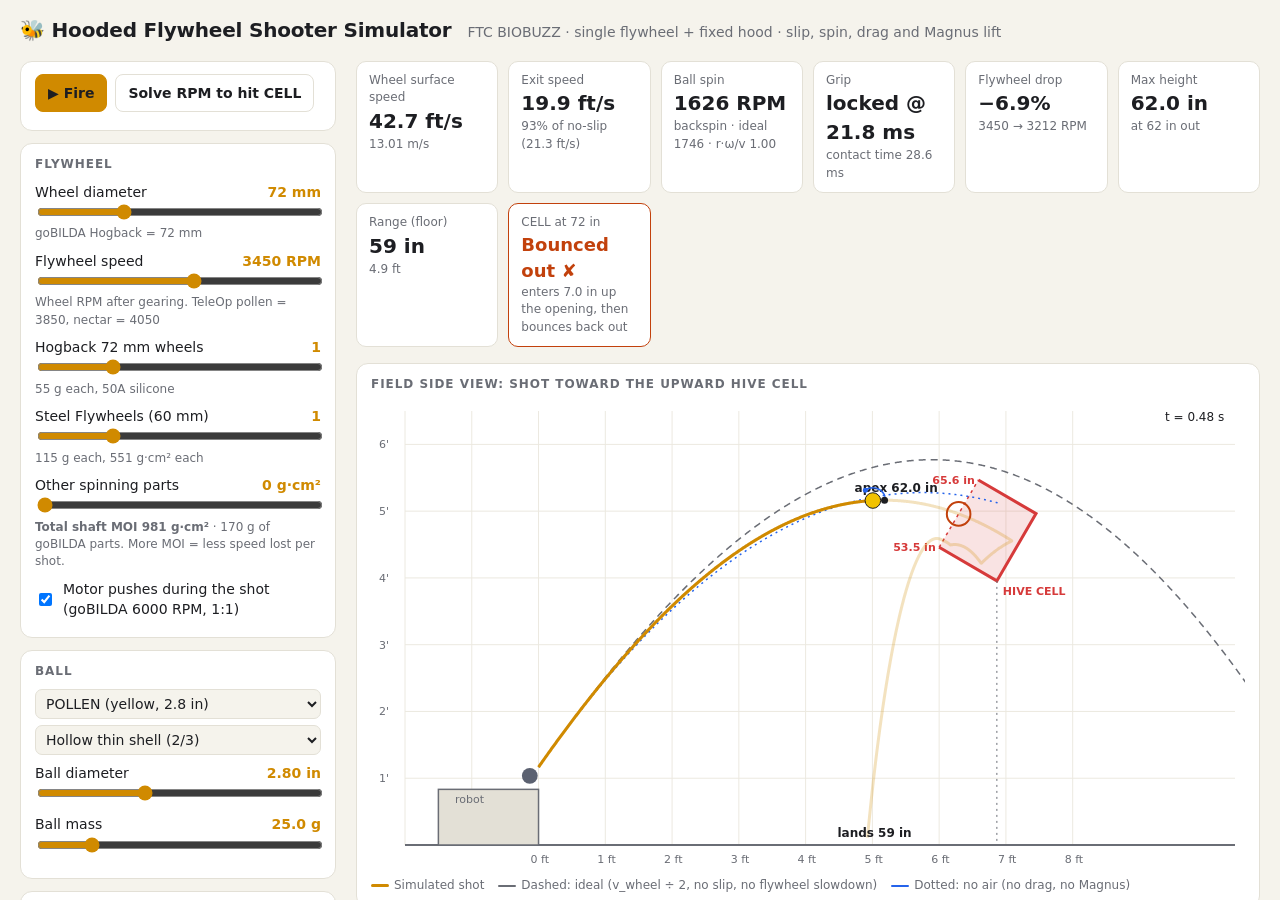
==== commit 238ae94a: "Simulator: ball bounces in the HIVE CELL with spin, plus a launch angle sweep Cell walls are spring-" ====
--- a/simulator/hooded-shooter.html
+++ b/simulator/hooded-shooter.html
@@ -64,8 +64,11 @@
 #field{height:clamp(260px,42vw,470px)}
 .pair{display:grid;grid-template-columns:minmax(0,1fr) minmax(0,1fr);gap:16px}
 @media (max-width:1100px){.pair{grid-template-columns:minmax(0,1fr)}}
-#closeup{height:340px}
+#closeup{height:360px}
 #chart{height:340px}
+#cell{height:360px}
+#heat{height:320px;cursor:pointer}
+#impacts td{font-size:13px}
 .legend{display:flex;flex-wrap:wrap;gap:4px 14px;font-size:12px;color:var(--muted);margin-top:6px}
 .legend i{display:inline-block;width:18px;height:3px;vertical-align:middle;margin-right:5px;border-radius:2px}
 table{width:100%;border-collapse:collapse;font-variant-numeric:tabular-nums}
@@ -103,6 +106,14 @@
 
     <div class="pair">
       <div class="card">
+        <h2>Inside the HIVE CELL (slow motion)</h2>
+        <canvas id="cell"></canvas>
+        <div class="legend">
+          <span><i style="background:var(--blue)"></i>Numbered wall hits</span>
+          <span>↺ = backspin direction (as fired) · ↻ = topspin direction</span>
+        </div>
+      </div>
+      <div class="card">
         <h2>Shooter close-up (slow motion)</h2>
         <canvas id="closeup"></canvas>
         <div class="legend">
@@ -111,6 +122,9 @@
           <span><i style="background:var(--blue)"></i>Squish (ball/wheel overlap)</span>
         </div>
       </div>
+    </div>
+
+    <div class="pair">
       <div class="card">
         <h2>Inside the hood: speed vs. time</h2>
         <canvas id="chart"></canvas>
@@ -121,6 +135,25 @@
           <span><i style="background:var(--good)"></i>No-slip target (surface ÷ 2)</span>
         </div>
       </div>
+      <div class="card">
+        <h2>Wall hits</h2>
+        <table id="impacts"></table>
+        <p class="small">"Bounce" is the outgoing ÷ incoming speed straight into the wall. It's lower than your e setting when friction grabs the ball. Spin changes because friction at the wall pushes the ball's surface toward rolling along that wall.</p>
+      </div>
+    </div>
+
+    <div class="card">
+      <h2>Best launch angle (bounce sweep)</h2>
+      <div class="btns"><button class="btn" id="sweepBtn">Run angle sweep</button></div>
+      <p class="small" id="sweepMsg">For every angle from 20° to 75°, this aims at 17 points across the opening, from below the bottom lip to over the top lip. It solves the RPM for each one, then runs the full bounce. Takes a few seconds.</p>
+      <canvas id="heat"></canvas>
+      <div class="legend">
+        <span><i style="background:var(--good)"></i>Scored (settles in the cell)</span>
+        <span><i style="background:var(--warn)"></i>Entered, then bounced out</span>
+        <span><i style="background:var(--bad);opacity:.4"></i>Missed the opening</span>
+        <span>Outlined column = current angle</span>
+      </div>
+      <div id="sweepSummary"></div>
     </div>
 
     <div class="card">
@@ -141,6 +174,7 @@
         </ul>
         <p>This is stepped forward a microsecond at a time until the ball has rolled through the hood's wrap angle. With enough friction and contact length, both slips reach zero and the ball locks into perfect grip. Otherwise it leaves slower and with less spin. Each shot also takes energy from the flywheel, so the wheel slows down. The motor fights back at full power, using the linear torque curve of a goBILDA 6000 RPM motor (stall torque 0.144 N·m). That slowdown, not slip, is usually why a real shot falls short of <code>v_wheel/2</code>, so more spinning mass makes shots more consistent.</p>
         <p><b>Flight.</b> The flight includes gravity, drag <code>½ρ·C_d·A·v²</code> and Magnus lift <code>½ρ·C_L·A·v²</code>, with <code>C_L = S/(2S+1)</code> and <code>S = r·ω/v</code>. Backspin lifts the ball and topspin pushes it down. Spin decay is ignored because the flight is short.</p>
+        <p><b>Bouncing in the cell.</b> Each cell wall is a thin line, and so are the two lips. When the ball touches one, the wall pushes back with a spring-damper force <code>N = k·δ − c·v_n</code>. Here <code>δ</code> is how far the ball has squished into the wall, <code>k</code> is the panel give and <code>c</code> is tuned so a straight-on hit keeps fraction <code>e</code> of its speed. Friction acts along the wall, up to <code>μ·N</code>. It pushes the contact point's slip <code>u = v_along − ω·r</code> toward zero, but never past it. When friction is strong enough the ball grips the wall for a moment, so its spin flips to match rolling along that wall. That's why backspin hitting the back wall can kick the ball down into the cell, while topspin can climb the wall and pop out. The ball scores if it comes to rest inside the cell. The HIVE tipping and the side walls aren't modeled.</p>
         <p><b>Field geometry</b> (Competition Manual §9, TU04, Fig. 9-10 and 9-13): the upward CELL opening runs from 53.5 in to 65.6 in above the tiles. The opening is 14 in, tilted 30° toward the shooter, and the cell is 12 in deep. The model assumes the upward cell faces you, and it scores a shot as IN when the ball crosses that opening with at least one ball radius of clearance at each lip. POLLEN is 2.8 in and 0.055 lb; NECTAR is 3.6 in and 0.091 lb (AndyMark). The flywheel defaults to goBILDA parts: the Hogback Traction Wheel (72 mm, 55 g, 50A silicone) and the Steel Flywheel (60 mm, 115 g, 551 g·cm²). The Hogback's MOI is estimated at 430 g·cm² because goBILDA doesn't publish it, and the 0.9 friction value is an estimate too.</p>
         <p class="small"><b>Estimates you should calibrate:</b> the friction values, ball/wheel stiffness, C_d and Magnus scale are reasonable starting points, not measurements. Shoot real balls, measure range and apex height, then adjust friction, stiffness and Magnus until the sim matches. After that it can predict.</p>
       </details>
@@ -177,7 +211,7 @@
 const CONTROLS = {
   Flywheel: [
     { id: 'wheelD', label: 'Wheel diameter', min: 40, max: 150, step: 1, val: 72, unit: 'mm', hint: 'goBILDA Hogback = 72 mm' },
-    { id: 'rpm', label: 'Flywheel speed', min: 300, max: 6000, step: 25, val: 3450, unit: 'RPM', hint: 'Wheel RPM after gearing. TeleOp pollen = 3850, nectar = 4050' },
+    { id: 'rpm', label: 'Flywheel speed', min: 300, max: 6000, step: 5, val: 3450, unit: 'RPM', hint: 'Wheel RPM after gearing. TeleOp pollen = 3850, nectar = 4050' },
     { id: 'nHog', label: 'Hogback 72 mm wheels', min: 0, max: 4, step: 1, val: 1, unit: '', hint: '55 g each, 50A silicone' },
     { id: 'nFly', label: 'Steel Flywheels (60 mm)', min: 0, max: 4, step: 1, val: 1, unit: '', hint: '115 g each, 551 g·cm² each' },
     { id: 'extraMoi', label: 'Other spinning parts', min: 0, max: 3000, step: 10, val: 0, unit: 'g·cm²', hint: '' },
@@ -207,9 +241,15 @@
   Target: [
     { id: 'dist', label: 'Distance to CELL lip', min: 12, max: 140, step: 1, val: 72, unit: 'in', hint: 'Horizontal: launch point → bottom lip of the opening' },
   ],
+  'HIVE CELL bounce': [
+    { id: 'wallE', label: 'Bounciness e (ball ↔ panel)', min: 0.05, max: 0.95, step: 0.01, val: 0.3, unit: '', hint: 'Measure it: drop a ball onto the cell panel from 36 in. e = √(rebound height ÷ 36). Panel flex lowers it.' },
+    { id: 'wallK', label: 'Panel give (stiffness)', min: 1, max: 60, step: 1, val: 15, unit: 'N/mm', hint: 'Ball squish + panel flex. Softer = longer contact, so friction has more time to change the spin.' },
+    { id: 'wallMu', label: 'Ball ↔ polycarbonate μ', min: 0, max: 1, step: 0.01, val: 0.3, unit: '', hint: 'Tape two balls together so they can\'t roll, then tilt a panel until they slide: μ = tan(angle).' },
+  ],
   Playback: [
     { id: 'slowmo', label: 'Close-up slow motion', min: 5, max: 1000, step: 5, val: 20, unit: '×' },
     { id: 'speed', label: 'Field playback speed', min: 0.1, max: 1, step: 0.05, val: 0.5, unit: '×' },
+    { id: 'cellSlow', label: 'Cell close-up slow motion', min: 1, max: 100, step: 1, val: 10, unit: '×' },
   ],
 };
 
@@ -404,7 +444,7 @@
 
 function simulate(p) {
   const c = contact(p);
-  const fl = flight(p, c, c.exit, p.air);
+  const fl = shootBounce(p, c, c.exit);
   const idealExit = { v: c.Vw0 / 2, w: c.Vw0 / (2 * c.rb) };
   const ideal = flight(p, c, idealExit, p.air);
   const vac = flight(p, c, c.exit, false);
@@ -634,7 +674,7 @@
   };
   if (state.ghosts) { path(ideal.pts, C.muted, [7, 5], 1.5); if (p.air) path(vac.pts, C.blue, [2, 4], 1.5); }
   // traveled part solid, remainder faint
-  const cur = Math.min(fl.pts.length - 1, Math.max(0, Math.floor(flT / 0.001)));
+  const cur = idxAt(fl.pts, flT);
   ctx.globalAlpha = 0.25; path(fl.pts, C.accent, [], 3); ctx.globalAlpha = 1;
   path(fl.pts.slice(0, cur + 1), C.accent, [], 3);
 
@@ -642,11 +682,11 @@
   ctx.fillStyle = C.ink; ctx.font = '600 12px system-ui';
   ctx.beginPath(); ctx.arc(X(fl.apex.x), Y(fl.apex.y), 3.5, 0, 2 * Math.PI); ctx.fill();
   ctx.fillText(`apex ${(fl.apex.y / IN).toFixed(1)} in`, X(fl.apex.x) - 30, Y(fl.apex.y) - 8);
-  if (fl.landed && (!fl.cross || fl.cross.verdict !== 'in')) {
+  if (fl.landed && fl.verdict !== 'scored') {
     ctx.fillText(`lands ${(fl.landX / IN).toFixed(0)} in`, X(fl.landX) - 30, Y(0) - 8);
   }
   if (fl.cross) {
-    const col = fl.cross.verdict === 'in' ? C.good : fl.cross.verdict === 'lip' ? C.warn : C.bad;
+    const col = fl.verdict === 'scored' ? C.good : fl.verdict === 'out' ? C.warn : C.bad;
     ctx.strokeStyle = col; ctx.lineWidth = 2; ctx.beginPath(); ctx.arc(X(fl.cross.x), Y(fl.cross.y), c.rb * sc + 4, 0, 2 * Math.PI); ctx.stroke();
   }
 
@@ -655,10 +695,10 @@
   ctx.fillStyle = ballColor(); ctx.strokeStyle = C.ink; ctx.lineWidth = 1;
   ctx.beginPath(); ctx.arc(X(q.x), Y(q.y), Math.max(4, c.rb * sc), 0, 2 * Math.PI); ctx.fill(); ctx.stroke();
   // spin indicator: arc arrow
-  const rr = Math.max(4, c.rb * sc) + 5, ccw = p.spin === 'back';
+  const rr = Math.max(4, c.rb * sc) + 5, ccw = q.w >= 0;
   ctx.strokeStyle = C.blue; ctx.lineWidth = 1.5; ctx.beginPath();
-  ctx.arc(X(q.x), Y(q.y), rr, -0.3, -2.2, ccw); ctx.stroke();
-  const ea = ccw ? -2.2 : -2.2, hx = X(q.x) + rr * Math.cos(ea), hy = Y(q.y) + rr * Math.sin(ea);
+  ctx.arc(X(q.x), Y(q.y), rr, ccw ? -0.3 : -2.2, ccw ? -2.2 : -0.3, ccw); ctx.stroke();
+  const ea = ccw ? -2.2 : -0.3, hx = X(q.x) + rr * Math.cos(ea), hy = Y(q.y) + rr * Math.sin(ea);
   ctx.fillStyle = C.blue; ctx.beginPath(); ctx.arc(hx, hy, 2.5, 0, 2 * Math.PI); ctx.fill();
   ctx.fillStyle = C.ink; ctx.font = '12px system-ui';
   ctx.fillText(`t = ${q.t.toFixed(2)} s`, W - 80, 20);
@@ -670,8 +710,9 @@
   const { p, c, fl, idealExit } = sim;
   const eff = c.exit.v / idealExit.v * 100, spinRpm = c.exit.w * 60 / 2 / Math.PI;
   const idealSpin = idealExit.w * 60 / 2 / Math.PI, drop = (1 - c.exit.Om / c.Om0) * 100;
-  const v = fl.cross ? fl.cross.verdict : 'short';
-  const verdict = { in: ['IN ✔', C.good, `crosses ${fl.cross?.u.toFixed(1)} in up the 14 in opening`], lip: ['Clips lip', C.warn, `crosses at ${fl.cross?.u.toFixed(1)} in; bounce is a coin flip`],
+  const v = fl.verdict, hits = fl.impacts.filter(o => o.vnIn > 0.1).length;
+  const verdict = { scored: ['SCORED ✔', C.good, `enters ${fl.cross?.u.toFixed(1)} in up the opening, ${hits} wall hit${hits === 1 ? '' : 's'}, settles in the cell`],
+    out: ['Bounced out ✘', C.warn, `enters ${fl.cross?.u.toFixed(1)} in up the opening, then bounces back out`],
     low: ['Too low ✘', C.bad, 'hits below the bottom lip'], high: ['Too high ✘', C.bad, 'sails over the top lip'], short: ['Short ✘', C.bad, 'never reaches the cell'] }[v];
   const tiles = [
     ['Wheel surface speed', `${ftps(c.Vw0)} ft/s`, `${c.Vw0.toFixed(2)} m/s`],
@@ -680,7 +721,7 @@
     ['Grip', c.stalled ? 'STALLED' : c.gripT != null ? `locked @ ${(c.gripT * 1000).toFixed(1)} ms` : 'slipping at exit', `contact time ${(c.exit.t * 1000).toFixed(1)} ms`],
     ['Flywheel drop', `−${drop.toFixed(1)}%`, `${(c.Om0 * 60 / 2 / Math.PI).toFixed(0)} → ${(c.exit.Om * 60 / 2 / Math.PI).toFixed(0)} RPM`],
     ['Max height', `${(fl.apex.y / IN).toFixed(1)} in`, `at ${(fl.apex.x / IN).toFixed(0)} in out`],
-    ['Range (floor)', fl.landed ? `${(fl.landX / IN).toFixed(0)} in` : (fl.cross && fl.cross.verdict === 'in' ? 'in cell' : '> 260 in'), fl.landed ? `${(fl.landX / IN / 12).toFixed(1)} ft` : ''],
+    ['Range (floor)', fl.landed ? `${(fl.landX / IN).toFixed(0)} in` : (fl.verdict === 'scored' ? 'in cell' : '> 260 in'), fl.landed ? `${(fl.landX / IN / 12).toFixed(1)} ft` : ''],
   ];
   $('stats').innerHTML = tiles.map(([k, v, s]) => `<div class="stat"><div class="k">${k}</div><div class="v">${v}</div><div class="s">${s}</div></div>`).join('')
     + `<div class="stat verdict" style="border-color:${verdict[1]}"><div class="k">CELL at ${p.dist} in</div><div class="v" style="color:${verdict[1]}">${verdict[0]}</div><div class="s">${verdict[2]}</div></div>`;
@@ -702,11 +743,267 @@
   $('details').innerHTML = rows.map(([a, b]) => `<tr><td>${a}</td><td>${b}</td></tr>`).join('');
 }
 
+// ---------- Physics: bounces inside the HIVE CELL ----------
+// The cell is three thin polycarbonate walls (bottom, back, top). Contact with a wall is a
+// spring-damper: the spring is ball squish + panel give, the damper is tuned so a straight-on
+// hit keeps fraction e of its speed. Friction at the contact can stop the slip (the ball grips
+// and its spin changes) but never reverses it, which is what makes backspin and topspin bounce
+// so differently.
+const REC = 0.0005; // seconds between recorded points
+// A wall that can only push (never pull) returns more speed than the textbook damping formula
+// predicts, so find the damping that gives exactly e in a straight drop. That way the slider
+// matches what a real drop test measures.
+const dampCache = new Map();
+function dampFor(e, k, m) {
+  const key = `${e}|${k}|${m}`;
+  if (dampCache.has(key)) return dampCache.get(key);
+  const bounce = c => {
+    let d = 0, v = 1; const dt = Math.PI * Math.sqrt(m / k) / 4000;
+    for (let i = 0; i < 40000; i++) { const a = -Math.max(0, k * d + c * v) / m; v += a * dt; d += v * dt; if (d < 0) break; }
+    return -v;
+  };
+  let lo = 0, hi = 20 * Math.sqrt(k * m);
+  for (let i = 0; i < 40; i++) { const mid = (lo + hi) / 2; if (bounce(mid) > e) lo = mid; else hi = mid; }
+  dampCache.set(key, lo);
+  return lo;
+}
+function cellWalls(p) {
+  const cg = cellGeom(p), D = CELL_DEPTH_IN * IN;
+  const B2 = { x: cg.B.x - cg.n.x * D, y: cg.B.y - cg.n.y * D }, T2 = { x: cg.T.x - cg.n.x * D, y: cg.T.y - cg.n.y * D };
+  return { cg, B2, T2, walls: [
+    { a: cg.B, b: B2, name: 'bottom', aName: 'bottom lip' },
+    { a: B2, b: T2, name: 'back' },
+    { a: T2, b: cg.T, name: 'top', bName: 'top lip' }] };
+}
+function closest(px, py, a, b) {
+  const ex = b.x - a.x, ey = b.y - a.y;
+  const s = Math.max(0, Math.min(1, ((px - a.x) * ex + (py - a.y) * ey) / (ex * ex + ey * ey)));
+  return { x: a.x + s * ex, y: a.y + s * ey, s };
+}
+function insideCell(x, y, cg) {
+  const rx = x - cg.B.x, ry = y - cg.B.y, depth = -(rx * cg.n.x + ry * cg.n.y), along = rx * cg.d.x + ry * cg.d.y;
+  return depth > 0 && depth < CELL_DEPTH_IN * IN && along > 0 && along < CELL_OPEN_IN * IN;
+}
+function shootBounce(p, c, exit) {
+  const R = c.rb, m = c.m, I = c.I, A = Math.PI * R * R, a = p.angle * DEG;
+  const cw = cellWalls(p), { cg } = cw;
+  const k = p.wallK * 1000, damp = dampFor(Math.min(0.98, Math.max(0.02, p.wallE)), k, m);
+  const kD = p.air ? 0.5 * RHO_AIR * p.cd * A / m : 0, kL = p.air ? 0.5 * RHO_AIR * A / m * p.magnus : 0;
+  let x = 0, y = p.launchH * IN, vx = exit.v * Math.cos(a), vy = exit.v * Math.sin(a);
+  // world convention: w > 0 is counter-clockwise, which is backspin for a ball flying right
+  let w = (p.spin === 'back' ? 1 : -1) * Math.abs(exit.w), th = 0, t = 0;
+  const pts = [{ t, x, y, vx, vy, w, th }], impacts = [], open = cw.walls.map(() => null);
+  let nextRec = REC, apex = { x, y, t }, side = (x - cg.B.x) * cg.n.x + (y - cg.B.y) * cg.n.y;
+  let cross = null, entered = false, still = 0, settled = false;
+  const closeImpact = i => {
+    const o = open[i]; o.vout = Math.hypot(vx, vy); o.vnOut = vx * o.nx + vy * o.ny; o.wout = w; o.tEnd = t;
+    impacts.push(o); open[i] = null;
+  };
+  while (t < 4 && y > R && x < 260 * IN) {
+    const sp = Math.hypot(vx, vy);
+    let near = Infinity;
+    for (const wl of cw.walls) { const q = closest(x, y, wl.a, wl.b); near = Math.min(near, Math.hypot(x - q.x, y - q.y)); }
+    const dt = near < R + sp * 0.003 + 0.005 ? 1e-5 : 1e-3; // fine steps only near the cell
+    const v = sp || 1e-9, S = R * Math.abs(w) / v, CL = S / (2 * S + 1), sg = Math.sign(w);
+    vx += (-kD * v * vx - kL * CL * v * vy * sg) * dt;
+    vy += (-G - kD * v * vy + kL * CL * v * vx * sg) * dt;
+    cw.walls.forEach((wl, i) => {
+      const q = closest(x, y, wl.a, wl.b), dx = x - q.x, dy = y - q.y, d = Math.hypot(dx, dy);
+      if (d >= R || d < 1e-9) { if (open[i]) closeImpact(i); return; }
+      const nx = dx / d, ny = dy / d, vn = vx * nx + vy * ny;
+      if (!open[i]) open[i] = { t, wall: q.s <= 0 && wl.aName ? wl.aName : q.s >= 1 && wl.bName ? wl.bName : wl.name,
+        x: q.x, y: q.y, nx, ny, vin: sp, vnIn: -vn, win: w };
+      const N = Math.max(0, k * (R - d) - damp * vn);
+      vx += N * nx * dt / m; vy += N * ny * dt / m;
+      // slip of the contact point along the wall; friction impulse is capped at μ·N·dt
+      const tx = -ny, ty = nx, u = vx * tx + vy * ty - w * R;
+      const Jmax = p.wallMu * N * dt, J = Math.max(-Jmax, Math.min(Jmax, -u / (1 / m + R * R / I)));
+      vx += J * tx / m; vy += J * ty / m; w -= J * R / I;
+    });
+    x += vx * dt; y += vy * dt; th += w * dt; t += dt;
+    if (y > apex.y) apex = { x, y, t };
+    const ns = (x - cg.B.x) * cg.n.x + (y - cg.B.y) * cg.n.y;
+    if (side > 0 && ns <= 0) { // crossed the plane of the opening, going in
+      const u = ((x - cg.B.x) * cg.d.x + (y - cg.B.y) * cg.d.y) / IN;
+      if (!cross) cross = { x, y, u, t, vx, vy };
+      if (u > 0 && u < CELL_OPEN_IN) entered = true;
+    }
+    side = ns;
+    if (t >= nextRec) { pts.push({ t, x, y, vx, vy, w, th }); nextRec += REC; }
+    if (entered) {
+      still = Math.hypot(vx, vy) < 0.04 ? still + dt : 0;
+      if (still > 0.25) { settled = true; break; }
+    }
+  }
+  open.forEach((o, i) => { if (o) { closeImpact(i); impacts[impacts.length - 1].rest = true; } });
+  pts.push({ t, x, y, vx, vy, w, th });
+  const verdict = entered ? (insideCell(x, y, cg) ? 'scored' : 'out') : !cross ? 'short' : cross.u <= 0 ? 'low' : 'high';
+  if (cross) cross.verdict = verdict;
+  return { pts, apex, cross, impacts, verdict, settled, T: t, landX: x, landed: y <= R + 1e-6, cw };
+}
+
+// ---------- Angle sweep ----------
+// Exit speed and spin depend only on RPM (not angle), so compute them once on an RPM grid.
+function exitTable(p) {
+  const tab = [];
+  for (let rpm = 300; rpm <= 6000; rpm += 50) { const c = contact({ ...p, rpm }); tab.push({ v: c.exit.v, w: c.exit.w }); }
+  return rpm => {
+    const f = (rpm - 300) / 50, i = Math.max(0, Math.min(tab.length - 2, Math.floor(f))), s = Math.min(1, Math.max(0, f - i));
+    return { v: tab[i].v + (tab[i + 1].v - tab[i].v) * s, w: tab[i].w + (tab[i + 1].w - tab[i].w) * s };
+  };
+}
+const SWEEP_ANGLES = [], SWEEP_AIMS = [];
+for (let a = 20; a <= 75; a += 2.5) SWEEP_ANGLES.push(a);
+for (let u = -1; u <= 15; u += 1) SWEEP_AIMS.push(u);
+const sweepKey = p => JSON.stringify({ ...p, angle: 0, rpm: 0, slowmo: 0, speed: 0, cellSlow: 0, ghosts: 0 });
+let sweep = null, sweepToken = 0;
+function runSweep() {
+  const p = params(), token = ++sweepToken, c0 = contact(p);
+  $('sweepMsg').textContent = 'Computing flywheel exit speeds…';
+  setTimeout(() => {
+    const ex = exitTable(p);
+    sweep = { key: sweepKey(p), grid: [], best: null };
+    let ai = 0;
+    const step = () => {
+      if (token !== sweepToken) return;
+      const angle = SWEEP_ANGLES[ai], q = { ...p, angle }, col = [];
+      for (const aim of SWEEP_AIMS) {
+        const f = rpm => { const fl = flight(q, c0, ex(rpm), q.air); return fl.cross ? fl.cross.u - aim : -1e3; };
+        let lo = 300, hi = 6000;
+        if (f(hi) < 0 || f(lo) > 0) { col.push(null); continue; }
+        for (let i = 0; i < 22; i++) { const mid = (lo + hi) / 2; if (f(mid) < 0) lo = mid; else hi = mid; }
+        const rpm = (lo + hi) / 2;
+        col.push({ rpm, angle, aim, verdict: shootBounce(q, c0, ex(rpm)).verdict });
+      }
+      sweep.grid.push(col); ai++;
+      $('sweepMsg').textContent = `Simulating angle ${ai} of ${SWEEP_ANGLES.length}…`;
+      if (ai < SWEEP_ANGLES.length) setTimeout(step, 0); else summarizeSweep();
+    };
+    step();
+  }, 20);
+}
+function summarizeSweep() {
+  // Rank angles by the RPM range that still scores: that's how much flywheel error you can absorb.
+  // Only an unbroken run of scoring aim points counts: two lucky hits with bounce-outs between
+  // them are not a safe RPM range.
+  const rows = sweep.grid.map(col => {
+    let best = null, run = [];
+    const flush = () => {
+      if (!run.length) return;
+      const r = { n: run.length, lo: run[0].rpm, hi: run[run.length - 1].rpm, aimLo: run[0].aim, aimHi: run[run.length - 1].aim };
+      r.win = r.hi - r.lo;
+      if (!best || r.n > best.n || (r.n === best.n && r.win > best.win)) best = r;
+      run = [];
+    };
+    col.forEach(c => { if (c && c.verdict === 'scored') run.push(c); else flush(); });
+    flush();
+    return best && { ...best, angle: col.find(c => c).angle };
+  }).filter(Boolean).sort((a, b) => b.n - a.n || b.win - a.win);
+  sweep.best = rows[0] || null;
+  $('sweepMsg').textContent = 'Done. Click any square to load that shot.';
+  $('sweepSummary').innerHTML = !rows.length ? '<p>No angle scored from this distance. Try moving closer or changing the bounce settings.</p>' :
+    '<table>' + rows.slice(0, 5).map((r, i) => `<tr><td>${i ? '' : '<b>Best</b> '}${r.angle}°</td><td>scores from ${Math.round(r.lo)} to ${Math.round(r.hi)} RPM</td><td>${r.n > 1 ? `window ${Math.round(r.win)} RPM (±${Math.round(r.win / 2)})` : 'single aim point only'}</td><td>${r.n > 1 ? `aim ${r.aimLo} to ${r.aimHi} in up the opening` : `aim ${r.aimLo} in`}</td></tr>`).join('') + '</table>';
+}
+
+// ---------- Cell close-up + heatmap rendering ----------
+let cellStart = 0;
+const spinTxt = w => `${Math.abs(w * 60 / 2 / Math.PI).toFixed(0)} RPM ${w >= 0 ? '↺' : '↻'}`;
+function drawCell(ts) {
+  const { ctx, W, H } = fit($('cell'));
+  const { c, fl, p } = sim, { cg, B2, T2 } = fl.cw;
+  ctx.fillStyle = C.panel; ctx.fillRect(0, 0, W, H);
+  const xs = [cg.B.x, cg.T.x, B2.x, T2.x], ys = [cg.B.y, cg.T.y, B2.y, T2.y], M = 7 * IN;
+  const x0 = Math.min(...xs) - M, x1 = Math.max(...xs) + M, y0 = Math.min(...ys) - M, y1 = Math.max(...ys) + M;
+  const sc = Math.min(W / (x1 - x0), H / (y1 - y0)), ox = (W - (x1 - x0) * sc) / 2, oy = (H + (y1 - y0) * sc) / 2;
+  const X = x => ox + (x - x0) * sc, Y = y => oy - (y - y0) * sc;
+  ctx.fillStyle = C.cell; ctx.globalAlpha = 0.08;
+  ctx.beginPath(); [cg.B, B2, T2, cg.T].forEach((q, i) => i ? ctx.lineTo(X(q.x), Y(q.y)) : ctx.moveTo(X(q.x), Y(q.y))); ctx.fill();
+  ctx.globalAlpha = 1; ctx.strokeStyle = C.cell; ctx.lineWidth = 4; ctx.lineJoin = 'round';
+  ctx.beginPath(); [cg.B, B2, T2, cg.T].forEach((q, i) => i ? ctx.lineTo(X(q.x), Y(q.y)) : ctx.moveTo(X(q.x), Y(q.y))); ctx.stroke();
+  ctx.setLineDash([4, 5]); ctx.lineWidth = 1.5; ctx.beginPath(); ctx.moveTo(X(cg.B.x), Y(cg.B.y)); ctx.lineTo(X(cg.T.x), Y(cg.T.y)); ctx.stroke(); ctx.setLineDash([]);
+  ctx.fillStyle = C.muted; ctx.font = '12px system-ui';
+  const mid = (a, b) => ({ x: (a.x + b.x) / 2, y: (a.y + b.y) / 2 });
+  [[mid(cg.B, B2), 'bottom', 0, 18], [mid(B2, T2), 'back', 10, 0], [mid(T2, cg.T), 'top', -10, -10], [mid(cg.B, cg.T), 'opening', -58, 0]]
+    .forEach(([q, s, dx, dy]) => ctx.fillText(s, X(q.x) + dx, Y(q.y) + dy));
+  if (!fl.cross) { ctx.fillStyle = C.ink; ctx.fillText('The ball never reaches the cell.', 12, 22); return; }
+  const t0 = Math.max(0, fl.cross.t - 0.05), t1 = fl.T, slow = p.cellSlow, dur = (t1 - t0) * slow + 1.2;
+  const t = Math.min(t1, t0 + (((ts - cellStart) / 1000) % dur) / slow);
+  const i1 = idxAt(fl.pts, t), i0 = idxAt(fl.pts, t0);
+  ctx.strokeStyle = C.accent; ctx.lineWidth = 2; ctx.globalAlpha = 0.6; ctx.beginPath();
+  for (let i = i0; i <= i1; i++) { const q = fl.pts[i]; i > i0 ? ctx.lineTo(X(q.x), Y(q.y)) : ctx.moveTo(X(q.x), Y(q.y)); }
+  ctx.stroke(); ctx.globalAlpha = 1;
+  const shown = fl.impacts.filter(o => o.vnIn > 0.1);
+  shown.forEach((o, n) => { if (o.t > t) return;
+    ctx.fillStyle = C.blue; ctx.beginPath(); ctx.arc(X(o.x), Y(o.y), 8, 0, 2 * Math.PI); ctx.fill();
+    ctx.fillStyle = '#fff'; ctx.font = '600 11px system-ui'; ctx.fillText(n + 1, X(o.x) - 3.5, Y(o.y) + 4); });
+  const q = fl.pts[i1], r = c.rb * sc;
+  ctx.save(); ctx.translate(X(q.x), Y(q.y)); ctx.rotate(-q.th);
+  ctx.fillStyle = ballColor(); ctx.beginPath(); ctx.arc(0, 0, r, 0, 2 * Math.PI); ctx.fill();
+  ctx.strokeStyle = C.ink; ctx.lineWidth = 1.2; ctx.stroke(); ctx.lineWidth = 2;
+  ctx.beginPath(); ctx.moveTo(-r, 0); ctx.lineTo(r, 0); ctx.stroke();
+  ctx.fillStyle = C.ink; ctx.beginPath(); ctx.arc(r * 0.6, 0, 3, 0, 2 * Math.PI); ctx.fill();
+  ctx.restore();
+  ctx.fillStyle = C.ink; ctx.font = '600 13px system-ui';
+  [`t = ${((t - fl.cross.t) * 1000).toFixed(0)} ms after the opening   (slow-mo ×${slow})`,
+   `speed ${ftps(Math.hypot(q.vx, q.vy))} ft/s · spin ${spinTxt(q.w)}`].forEach((s, i) => ctx.fillText(s, 10, 20 + i * 18));
+}
+function idxAt(pts, t) {
+  let lo = 0, hi = pts.length - 1;
+  while (hi - lo > 1) { const m = (lo + hi) >> 1; if (pts[m].t <= t) lo = m; else hi = m; }
+  return lo;
+}
+function renderImpacts() {
+  const { fl } = sim, shown = fl.impacts.filter(o => o.vnIn > 0.1);
+  const v = sim.fl.verdict;
+  $('impacts').innerHTML = !shown.length ? '<tr><td>No wall hits.</td></tr>' :
+    '<tr><td><b>#</b></td><td><b>Hit</b></td><td><b>Speed in → out</b></td><td><b>Bounce</b></td><td><b>Spin in → out</b></td></tr>' +
+    shown.map((o, n) => `<tr><td>${n + 1}</td><td>${o.wall}${o.rest ? ' (rolling)' : ''}</td><td>${ftps(o.vin)} → ${ftps(o.vout)} ft/s</td>` +
+      `<td>${o.rest ? '—' : (o.vnOut / o.vnIn).toFixed(2)}</td><td>${spinTxt(o.win)} → ${spinTxt(o.wout)}</td></tr>`).join('');
+}
+function heatLayout(W, H) {
+  const pad = { l: 92, r: 10, t: 10, b: 34 }, nc = SWEEP_ANGLES.length, nr = SWEEP_AIMS.length;
+  return { pad, cw: (W - pad.l - pad.r) / nc, ch: (H - pad.t - pad.b) / nr, nc, nr };
+}
+function drawHeat() {
+  const { ctx, W, H } = fit($('heat'));
+  ctx.fillStyle = C.panel; ctx.fillRect(0, 0, W, H);
+  const L = heatLayout(W, H), { pad, cw, ch } = L;
+  const color = { scored: C.good, out: C.warn, low: C.bad, high: C.bad, short: C.bad };
+  ctx.font = '11px system-ui';
+  SWEEP_ANGLES.forEach((a, i) => {
+    if (a % 10 === 0) { ctx.fillStyle = C.muted; ctx.fillText(a + '°', pad.l + i * cw + cw / 2 - 8, H - pad.b + 14); }
+    SWEEP_AIMS.forEach((u, j) => {
+      const x = pad.l + i * cw, y = pad.t + (L.nr - 1 - j) * ch, cell = sweep && sweep.grid[i] && sweep.grid[i][j];
+      ctx.fillStyle = cell ? color[cell.verdict] : C.grid;
+      ctx.globalAlpha = cell ? (cell.verdict === 'scored' || cell.verdict === 'out' ? 0.9 : 0.35) : 1;
+      ctx.fillRect(x + 1, y + 1, cw - 2, ch - 2); ctx.globalAlpha = 1;
+    });
+  });
+  ctx.fillStyle = C.muted; ctx.fillText('launch angle', W / 2, H - 4);
+  const rowY = u => pad.t + (L.nr - 1 - SWEEP_AIMS.indexOf(u)) * ch + ch / 2 + 4;
+  [[15, 'over the top'], [14, 'top lip'], [7, 'middle'], [0, 'bottom lip'], [-1, 'under']].forEach(([u, s]) => ctx.fillText(s, 6, rowY(u)));
+  const p = params(), ai = SWEEP_ANGLES.indexOf(p.angle);
+  if (ai >= 0) { ctx.strokeStyle = C.ink; ctx.lineWidth = 2; ctx.strokeRect(pad.l + ai * cw, pad.t, cw, H - pad.t - pad.b); }
+  if (sweep && sweep.key !== sweepKey(p)) {
+    ctx.fillStyle = C.ink; ctx.font = '600 13px system-ui'; ctx.fillText('Settings changed. Run the sweep again.', pad.l + 8, pad.t + 18);
+  }
+}
+function heatClick(ev) {
+  if (!sweep) return;
+  const r = $('heat').getBoundingClientRect(), L = heatLayout(r.width, r.height);
+  const i = Math.floor((ev.clientX - r.left - L.pad.l) / L.cw), j = L.nr - 1 - Math.floor((ev.clientY - r.top - L.pad.t) / L.ch);
+  const cell = sweep.grid[i] && sweep.grid[i][j];
+  if (!cell) return;
+  setVal('angle', cell.angle); setVal('rpm', Math.round(cell.rpm / 5) * 5);
+  $('solveMsg').textContent = `Loaded ${cell.angle}° aimed ${cell.aim} in up the opening (${cell.verdict}).`;
+  recompute();
+}
+
 // ---------- Animation loop ----------
 let sim, phase = 'contact', phaseStart = 0, lastTs = 0, pending = false;
 function recompute() {
   if (pending) return; pending = true;
-  requestAnimationFrame(() => { pending = false; sim = simulate(params()); renderStats(); restart(); });
+  requestAnimationFrame(() => { pending = false; sim = simulate(params()); renderStats(); renderImpacts(); cellStart = performance.now(); restart(); });
 }
 function restart() { phase = 'contact'; phaseStart = performance.now(); }
 function frame(ts) {
@@ -729,6 +1026,8 @@
     drawCloseup(simT, wallDt);
     drawChart(simT);
     drawField(flT);
+    drawCell(ts);
+    drawHeat();
   }
   requestAnimationFrame(frame);
 }
@@ -736,6 +1035,8 @@
 readColors();
 buildControls();
 matchPreset('muW'); matchPreset('muH'); showSquish(); showMoi();
+$('sweepBtn').onclick = runSweep;
+$('heat').addEventListener('click', heatClick);
 recompute();
 requestAnimationFrame(frame);
 </script>
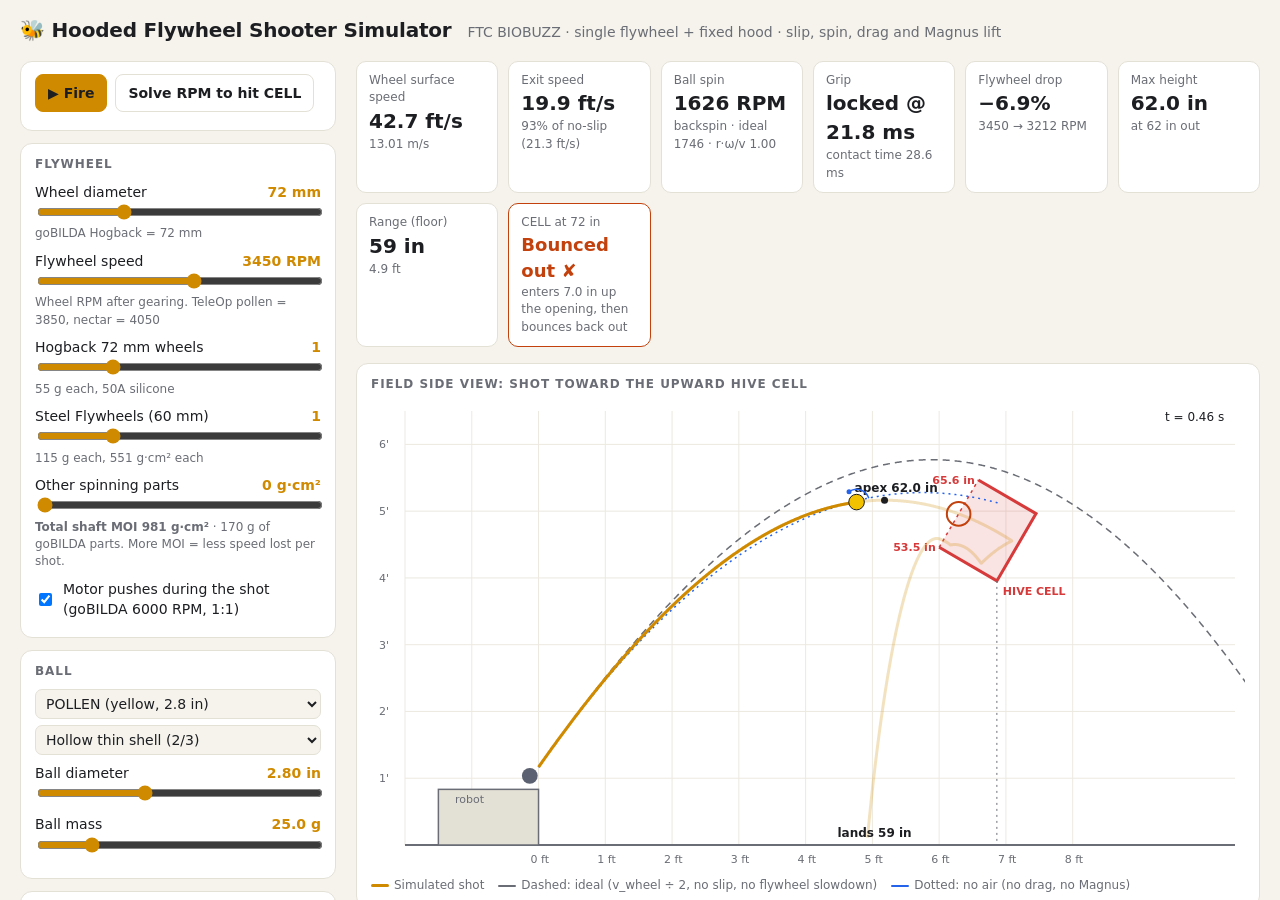
==== commit c82ec1bf: "Simulator: on phones, show the animations before the settings" ====
--- a/simulator/hooded-shooter.html
+++ b/simulator/hooded-shooter.html
@@ -28,7 +28,7 @@
 header h1{font-size:20px;margin:0;letter-spacing:-.01em}
 header p{margin:0;color:var(--muted)}
 .wrap{display:grid;grid-template-columns:320px minmax(0,1fr);gap:16px;padding:8px 20px 24px}
-@media (max-width:900px){.wrap{grid-template-columns:minmax(0,1fr);padding:8px 16px 24px}}
+@media (max-width:900px){.wrap{grid-template-columns:minmax(0,1fr);padding:8px 16px 24px}main{order:1}aside{order:2}}
 /* Wide screens: the config column scrolls on its own; the simulator column stays put */
 @media (min-width:901px){
   body{height:100vh;display:flex;flex-direction:column;overflow:hidden}
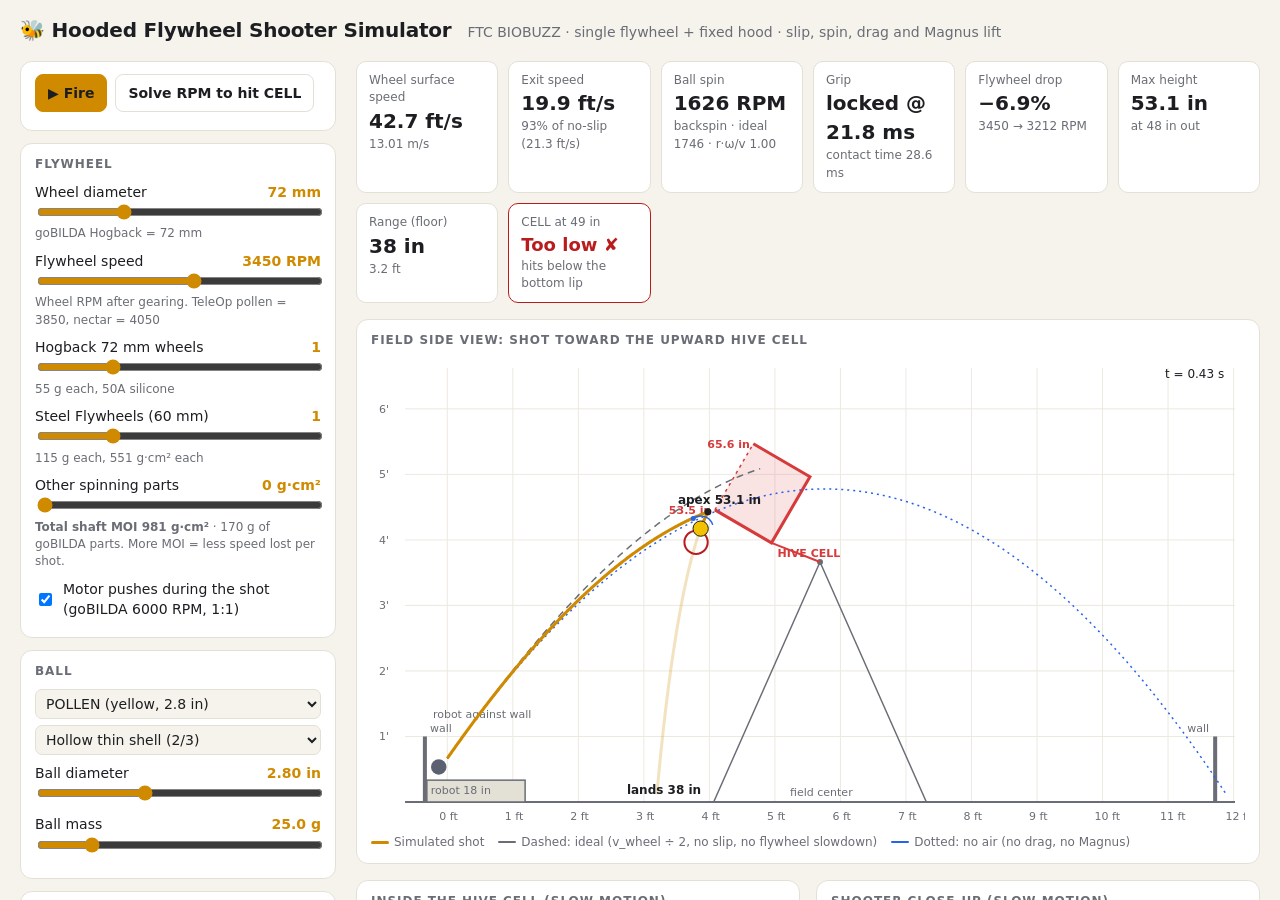
==== commit 5177d22a: "Simulator: shoot from back or front, field walls and HIVE frame, 8 in launch height, 49 in to the li" ====
--- a/simulator/hooded-shooter.html
+++ b/simulator/hooded-shooter.html
@@ -189,6 +189,10 @@
 // ---- Field geometry (BIOBUZZ manual §9, Fig 9-10) ----
 const CELL_BOTTOM_IN = 53.5, CELL_TOP_IN = 65.6, CELL_OPEN_IN = 14, CELL_DEPTH_IN = 12;
 const CELL_RISE = CELL_TOP_IN - CELL_BOTTOM_IN;
+// Field (§9.2, 9.6, Fig 9-8/9-9): 144 in square inside the walls, HIVE pivot at field center,
+// 43.95 in up. Each CELL's open end is 21.46 in from the pivot along the HIVE (18.84 / 2 + 12.04),
+// and the HIVE tips 30°, which puts the bottom lip 19.26 in from field center toward the shooter.
+const FIELD_IN = 144, PIVOT_H_IN = 43.95, LIP_FROM_CENTER_IN = 19.26, FRAME_BASE_IN = 38.95, WALL_H_IN = 12;
 const CELL_RUN = Math.sqrt(CELL_OPEN_IN ** 2 - CELL_RISE ** 2);
 
 const BALLS = {
@@ -232,14 +236,16 @@
   ],
   Launch: [
     { id: 'angle', label: 'Launch angle (hood exit)', min: 10, max: 80, step: 0.5, val: 55, unit: '°' },
-    { id: 'launchH', label: 'Launch height', min: 4, max: 30, step: 0.5, val: 14, unit: 'in', hint: 'Ball center height where it leaves the hood' },
+    { id: 'launchH', label: 'Launch height', min: 4, max: 30, step: 0.5, val: 8, unit: 'in', hint: 'Ball center height where it leaves the hood' },
   ],
   Air: [
     { id: 'cd', label: 'Drag coefficient C_d', min: 0, max: 1.2, step: 0.01, val: 0.5, unit: '' },
     { id: 'magnus', label: 'Magnus scale', min: 0, max: 2, step: 0.05, val: 1, unit: '×', hint: 'Calibrate against real shots' },
   ],
   Target: [
-    { id: 'dist', label: 'Distance to CELL lip', min: 12, max: 140, step: 1, val: 72, unit: 'in', hint: 'Horizontal: launch point → bottom lip of the opening' },
+    { id: 'dist', label: 'Distance to CELL lip', min: 12, max: 120, step: 1, val: 49, unit: 'in', hint: 'Horizontal: launch point → bottom lip of the opening. The lip is 19.3 in from field center, so the field wall is 52.7 in behind it.' },
+    { id: 'robotL', label: 'Robot length', min: 10, max: 24, step: 0.5, val: 18, unit: 'in' },
+    { id: 'inset', label: 'Ball exit, in from robot edge', min: 0, max: 12, step: 0.25, val: 3.75, unit: 'in', hint: 'How far the launch point sits inside the shooter end of the robot. At 3.75 in, 49 in to the lip puts the robot flush against the wall.' },
   ],
   'HIVE CELL bounce': [
     { id: 'wallE', label: 'Bounciness e (ball ↔ panel)', min: 0.05, max: 0.95, step: 0.01, val: 0.3, unit: '', hint: 'Measure it: drop a ball onto the cell panel from 36 in. e = √(rebound height ÷ 36). Panel flex lowers it.' },
@@ -253,7 +259,7 @@
   ],
 };
 
-const state = { ballType: 'pollen', spin: 'back', kI: 0.667, air: true, ghosts: true, motor: true };
+const state = { mount: 'back', ballType: 'pollen', spin: 'back', kI: 0.667, air: true, ghosts: true, motor: true };
 // goBILDA 5203 6000 RPM (1:1): stall torque 1.47 kg·cm
 const MOTOR_STALL = 0.144, MOTOR_FREE = 6000 * 2 * Math.PI / 60;
 
@@ -288,6 +294,14 @@
       seg.innerHTML = `<button data-v="back" class="on">Wheel under → backspin</button><button data-v="top">Wheel over → topspin</button>`;
       seg.querySelectorAll('button').forEach(b => b.onclick = () => {
         state.spin = b.dataset.v; seg.querySelectorAll('button').forEach(x => x.classList.toggle('on', x === b)); recompute();
+      });
+      card.appendChild(seg);
+    }
+    if (group === 'Target') {
+      const seg = document.createElement('div'); seg.className = 'seg';
+      seg.innerHTML = `<button data-v="back" class="on">Shoot from back</button><button data-v="front">Shoot from front</button>`;
+      seg.querySelectorAll('button').forEach(b => b.onclick = () => {
+        state.mount = b.dataset.v; seg.querySelectorAll('button').forEach(x => x.classList.toggle('on', x === b)); recompute();
       });
       card.appendChild(seg);
     }
@@ -627,15 +641,21 @@
   const { p, c, fl, ideal, vac } = sim;
   ctx.fillStyle = C.panel; ctx.fillRect(0, 0, W, H);
   const cg = cellGeom(p);
-  const xMin = -24 * IN;
-  let xMax = Math.max(cg.T.x + 22 * IN, Math.min(fl.landX, 220 * IN) + 6 * IN);
+  // field walls: pivot at field center, lip LIP_FROM_CENTER_IN toward the shooter
+  const pivotX = cg.B.x + LIP_FROM_CENTER_IN * IN, nearWall = pivotX - FIELD_IN / 2 * IN, farWall = pivotX + FIELD_IN / 2 * IN;
+  // robot body: the shooter end is `inset` behind the launch point. Shooting from the back, the
+  // robot faces the HIVE and the ball goes out over it; from the front, the robot trails behind.
+  const L = p.robotL * IN, ins = p.inset * IN;
+  const body = p.mount === 'back' ? [-ins, L - ins] : [ins - L, ins];
+  const xMin = Math.min(nearWall, body[0]) - 4 * IN;
+  let xMax = farWall + 4 * IN;
   let yMax = Math.max(78 * IN, Math.min(fl.apex.y, 160 * IN) + 8 * IN);
   const pad = { l: 34, r: 10, t: 10, b: 26 };
   const sc = Math.min((W - pad.l - pad.r) / (xMax - xMin), (H - pad.t - pad.b) / yMax);
   const X = x => pad.l + (x - xMin) * sc, Y = y => H - pad.b - y * sc;
   // grid every foot
   ctx.lineWidth = 1; ctx.font = '11px system-ui';
-  for (let ft = -2; ft * 12 * IN <= xMax; ft++) {
+  for (let ft = Math.ceil(xMin / (12 * IN)); ft * 12 * IN <= xMax; ft++) {
     const x = X(ft * 12 * IN); ctx.strokeStyle = C.grid; ctx.beginPath(); ctx.moveTo(x, Y(0)); ctx.lineTo(x, pad.t); ctx.stroke();
     ctx.fillStyle = C.muted; if (ft >= 0) ctx.fillText(ft + ' ft', x - 8, H - 8);
   }
@@ -645,12 +665,31 @@
   }
   ctx.strokeStyle = C.muted; ctx.lineWidth = 2; ctx.beginPath(); ctx.moveTo(pad.l, Y(0)); ctx.lineTo(W - pad.r, Y(0)); ctx.stroke();
 
+  // field perimeter walls
+  ctx.fillStyle = C.muted;
+  for (const wx of [nearWall, farWall]) ctx.fillRect(X(wx) - (wx === nearWall ? 4 : 0), Y(WALL_H_IN * IN), 4, WALL_H_IN * IN * sc);
+  ctx.font = '11px system-ui'; ctx.fillText('wall', X(nearWall) + 3, Y(WALL_H_IN * IN) - 4); ctx.fillText('wall', X(farWall) - 26, Y(WALL_H_IN * IN) - 4);
+  // HIVE frame: triangle from the pivot down to a 38.95 in base
+  ctx.strokeStyle = C.muted; ctx.lineWidth = 1.5; ctx.beginPath();
+  ctx.moveTo(X(pivotX - FRAME_BASE_IN / 2 * IN), Y(0)); ctx.lineTo(X(pivotX), Y(PIVOT_H_IN * IN)); ctx.lineTo(X(pivotX + FRAME_BASE_IN / 2 * IN), Y(0)); ctx.stroke();
+  ctx.fillStyle = C.muted; ctx.beginPath(); ctx.arc(X(pivotX), Y(PIVOT_H_IN * IN), 3, 0, 2 * Math.PI); ctx.fill();
+  ctx.fillText('field center', X(pivotX) - 30, Y(0) - 6);
+  { // HIVE arm from the cell to the pivot
+    const D = CELL_DEPTH_IN * IN, b2 = { x: cg.B.x - cg.n.x * D, y: cg.B.y - cg.n.y * D };
+    ctx.strokeStyle = C.cell; ctx.lineWidth = 2; ctx.beginPath(); ctx.moveTo(X(b2.x), Y(b2.y)); ctx.lineTo(X(pivotX), Y(PIVOT_H_IN * IN)); ctx.stroke();
+  }
+
   // robot
-  ctx.fillStyle = C.line; ctx.strokeStyle = C.muted; ctx.lineWidth = 1.5;
+  const clash = body[0] < nearWall - 0.01 * IN;
+  ctx.fillStyle = C.line; ctx.strokeStyle = clash ? C.bad : C.muted; ctx.lineWidth = 1.5;
   const rh = Math.max(4 * IN, p.launchH * IN - 4 * IN);
-  ctx.fillRect(X(-18 * IN), Y(rh), 18 * IN * sc, rh * sc); ctx.strokeRect(X(-18 * IN), Y(rh), 18 * IN * sc, rh * sc);
+  ctx.fillRect(X(body[0]), Y(rh), L * sc, rh * sc); ctx.strokeRect(X(body[0]), Y(rh), L * sc, rh * sc);
+  const gap = Math.max(0, (body[0] - nearWall) / IN);
+  ctx.fillStyle = clash ? C.bad : C.muted;
+  ctx.fillText(clash ? `robot is ${((nearWall - body[0]) / IN).toFixed(1)} in through the wall` : gap < 0.05 ? 'robot against wall' : `${gap.toFixed(1)} in to wall`,
+    X(nearWall) + 6, Y(WALL_H_IN * IN) - 18);
   ctx.fillStyle = C.tread; ctx.beginPath(); ctx.arc(X(-c.rho * Math.cos(p.angle * DEG)), Y(p.launchH * IN - c.rho * Math.sin(p.angle * DEG + Math.PI / 2)), Math.max(3, c.Rw * sc), 0, 2 * Math.PI); ctx.fill();
-  ctx.fillStyle = C.muted; ctx.fillText('robot', X(-15 * IN), Y(rh) + 14);
+  ctx.fillStyle = C.muted; ctx.fillText(`robot ${p.robotL} in`, X(body[0]) + 4, Y(rh) + 14);
 
   // cell
   const { B, T, n } = cg, D = CELL_DEPTH_IN * IN;
@@ -660,9 +699,6 @@
   ctx.globalAlpha = 1; ctx.strokeStyle = C.cell; ctx.lineWidth = 3;
   ctx.beginPath(); ctx.moveTo(X(B.x), Y(B.y)); ctx.lineTo(X(B2.x), Y(B2.y)); ctx.lineTo(X(T2.x), Y(T2.y)); ctx.lineTo(X(T.x), Y(T.y)); ctx.stroke();
   ctx.setLineDash([3, 4]); ctx.lineWidth = 1.5; ctx.beginPath(); ctx.moveTo(X(B.x), Y(B.y)); ctx.lineTo(X(T.x), Y(T.y)); ctx.stroke(); ctx.setLineDash([]);
-  // pivot post
-  ctx.strokeStyle = C.muted; ctx.lineWidth = 1; ctx.setLineDash([2, 4]);
-  ctx.beginPath(); ctx.moveTo(X(B2.x), Y(B2.y)); ctx.lineTo(X(B2.x), Y(0)); ctx.stroke(); ctx.setLineDash([]);
   ctx.fillStyle = C.cell; ctx.font = '600 11px system-ui';
   ctx.fillText('53.5 in', X(B.x) - 46, Y(B.y) + 4);
   ctx.fillText('65.6 in', X(T.x) - 46, Y(T.y) + 4);
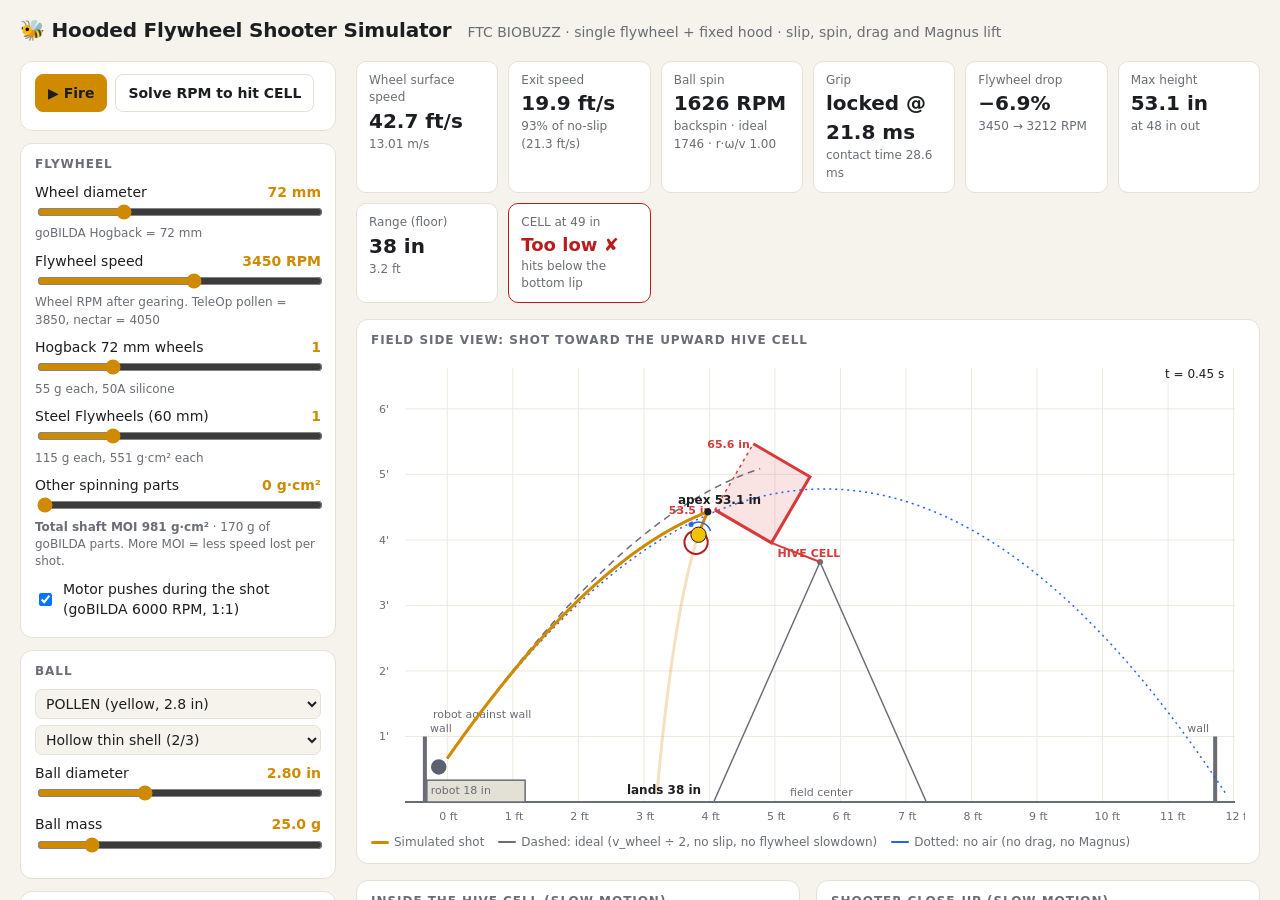
==== commit 10fcede7: "Simulator: squish adjusts in 0.1 mm steps Co-Authored-By: Claude Opus 5.5 <noreply@anthropic.com>" ====
--- a/simulator/hooded-shooter.html
+++ b/simulator/hooded-shooter.html
@@ -225,7 +225,7 @@
     { id: 'ballMass', label: 'Ball mass', min: 5, max: 120, step: 0.5, val: 24.9, unit: 'g' },
   ],
   'Squish & hood': [
-    { id: 'comp', label: 'Squish (ball ↔ flywheel)', min: 0, max: 10, step: 0.25, val: 2, unit: 'mm', hint: '' },
+    { id: 'comp', label: 'Squish (ball ↔ flywheel)', min: 0, max: 10, step: 0.1, val: 2, unit: 'mm', hint: '' },
     { id: 'stiff', label: 'Squish stiffness', min: 0.5, max: 10, step: 0.1, val: 3, unit: 'N/mm', hint: 'Ball + wheel combined. Sets normal force = stiffness × compression' },
     { id: 'wrap', label: 'Hood wrap angle', min: 20, max: 180, step: 1, val: 90, unit: '°', hint: 'How far around the wheel the ball travels in contact' },
     { id: 'feed', label: 'Feed speed into wheel', min: 0, max: 3, step: 0.05, val: 0.5, unit: 'm/s' },
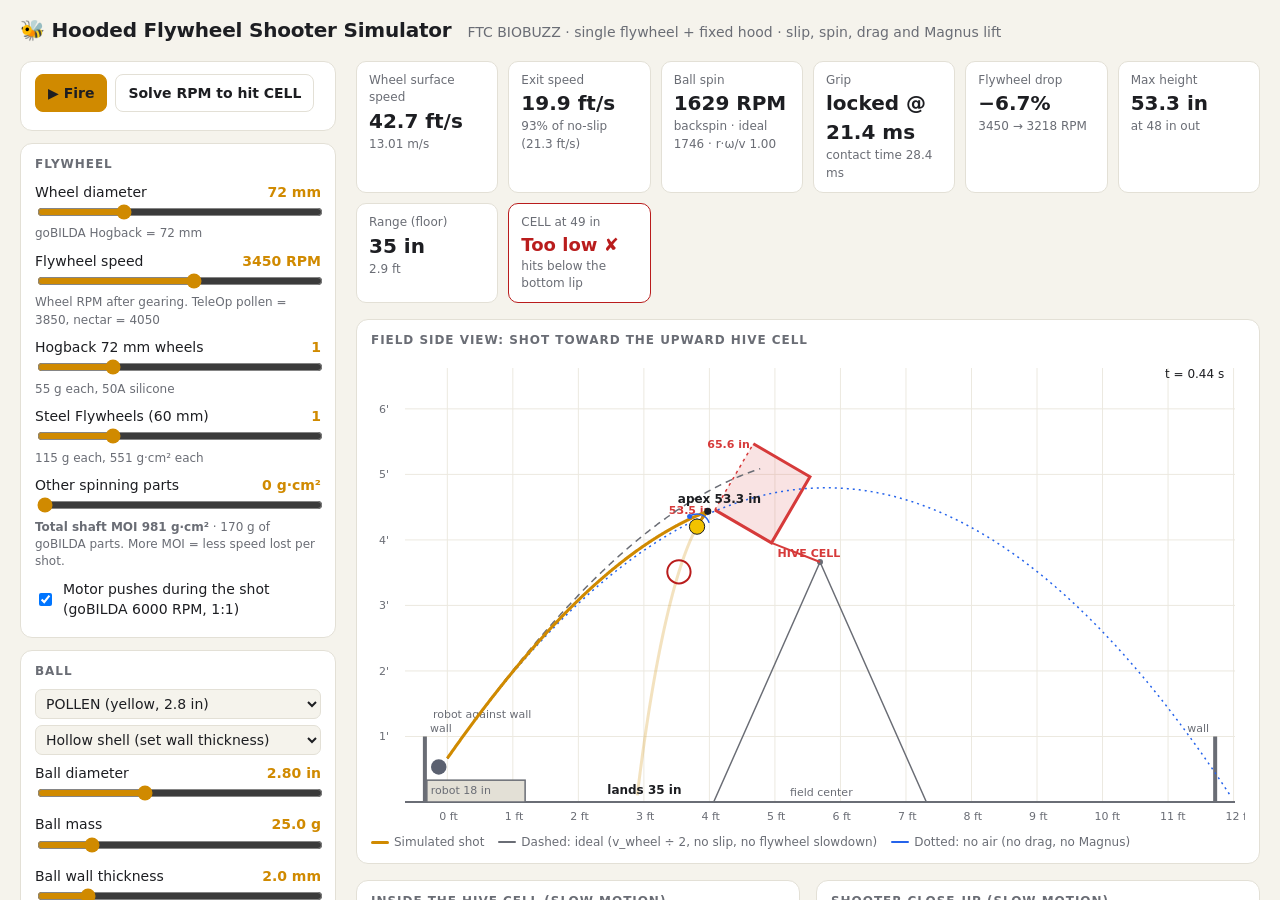
==== commit c138c1f0: "Simulator: hollow ball inertia from a 2 mm wall thickness Co-Authored-By: Claude Opus 5.5 <noreply@a" ====
--- a/simulator/hooded-shooter.html
+++ b/simulator/hooded-shooter.html
@@ -210,7 +210,13 @@
 const HOOD_MATS = [
   ['Polycarbonate (smooth)', 0.30], ['Aluminum', 0.25], ['HDPE / Delrin', 0.18], ['3D-printed PLA / PETG', 0.35],
   ['Foam-lined', 0.6], ['Grip tape', 0.8], ['Custom', null]];
-const INERTIA = [['Hollow thin shell (2/3)', 0.667], ['Thick-wall hollow (0.55)', 0.55], ['Solid / foam (2/5)', 0.4]];
+const INERTIA = [['Hollow shell (set wall thickness)', 'shell'], ['Solid / foam (2/5)', 0.4]];
+// Hollow sphere, outer radius R, wall t: I = (2/5)·m·(R⁵ − r⁵)/(R³ − r³), r = R − t. Returns I ÷ (m·R²).
+// A 2 mm wall gives ≈ 0.63, close to the thin-shell limit of 2/3: nearly all the mass is at the surface.
+function shellK(dIn, tMm) {
+  const R = dIn * 25.4 / 2, r = Math.max(0, R - tMm);
+  return 0.4 * (R ** 5 - r ** 5) / (R ** 3 - r ** 3) / (R * R);
+}
 
 const CONTROLS = {
   Flywheel: [
@@ -223,6 +229,7 @@
   Ball: [
     { id: 'ballD', label: 'Ball diameter', min: 1.5, max: 5, step: 0.05, val: 2.8, unit: 'in' },
     { id: 'ballMass', label: 'Ball mass', min: 5, max: 120, step: 0.5, val: 24.9, unit: 'g' },
+    { id: 'wallT', label: 'Ball wall thickness', min: 0.5, max: 10, step: 0.1, val: 2, unit: 'mm', hint: '' },
   ],
   'Squish & hood': [
     { id: 'comp', label: 'Squish (ball ↔ flywheel)', min: 0, max: 10, step: 0.1, val: 2, unit: 'mm', hint: '' },
@@ -259,7 +266,7 @@
   ],
 };
 
-const state = { mount: 'back', ballType: 'pollen', spin: 'back', kI: 0.667, air: true, ghosts: true, motor: true };
+const state = { mount: 'back', ballType: 'pollen', spin: 'back', kI: 'shell', air: true, ghosts: true, motor: true };
 // goBILDA 5203 6000 RPM (1:1): stall torque 1.47 kg·cm
 const MOTOR_STALL = 0.144, MOTOR_FREE = 6000 * 2 * Math.PI / 60;
 
@@ -286,7 +293,7 @@
         if (b.d) { setVal('ballD', b.d); setVal('ballMass', b.m); }
         recompute();
       }));
-      const s = makeSelect('kI', INERTIA, ([, v]) => { state.kI = v; recompute(); });
+      const s = makeSelect('kI', INERTIA, ([, v]) => { state.kI = v; showShell(); recompute(); });
       s.style.marginTop = '6px'; card.appendChild(s);
     }
     if (group === 'Launch') {
@@ -348,6 +355,7 @@
 function showVal(c) {
   $(c.id + '_o').textContent = fmt($(c.id).value, c.step) + (c.unit ? ' ' + c.unit : '');
   if (c.id === 'comp' || c.id === 'ballD') showSquish();
+  if (c.id === 'wallT' || c.id === 'ballD') showShell();
   if (c.id === 'nHog' || c.id === 'nFly' || c.id === 'extraMoi') showMoi();
 }
 // Squish = how much the hood gap is smaller than the ball. Hood gap = ball diameter − squish.
@@ -364,6 +372,12 @@
   $('comp_hint').innerHTML = `${(mm / (dIn * 25.4) * 100).toFixed(0)}% of the ball diameter. ` +
     `<b>Hood gap ${(dIn - mm / 25.4).toFixed(2)} in</b> (${(dIn * 25.4 - mm).toFixed(1)} mm) from wheel surface to hood.`;
 }
+function showShell() {
+  if (!$('wallT_hint') || !$('ballD')) return;
+  const solid = state.kI !== 'shell', k = solid ? state.kI : shellK(+$('ballD').value, +$('wallT').value);
+  $('wallT_hint').innerHTML = solid ? 'Not used: the ball is set to solid.' :
+    `<b>I = ${k.toFixed(3)}·m·r²</b> (thin-shell limit 0.667, solid 0.400). Nearly all the mass rides at the surface.`;
+}
 function setVal(id, v) { $(id).value = v; showVal(ctlSpec(id)); }
 function matchPreset(id) {
   const mats = id === 'muW' ? WHEEL_MATS : HOOD_MATS, v = +$(id).value;
@@ -373,6 +387,7 @@
 function params() {
   const p = { ...state };
   for (const g of Object.values(CONTROLS)) for (const c of g) p[c.id] = +$(c.id).value;
+  if (p.kI === 'shell') p.kI = shellK(p.ballD, p.wallT);
   return p;
 }
 
@@ -1070,7 +1085,7 @@
 
 readColors();
 buildControls();
-matchPreset('muW'); matchPreset('muH'); showSquish(); showMoi();
+matchPreset('muW'); matchPreset('muH'); showSquish(); showShell(); showMoi();
 $('sweepBtn').onclick = runSweep;
 $('heat').addEventListener('click', heatClick);
 recompute();
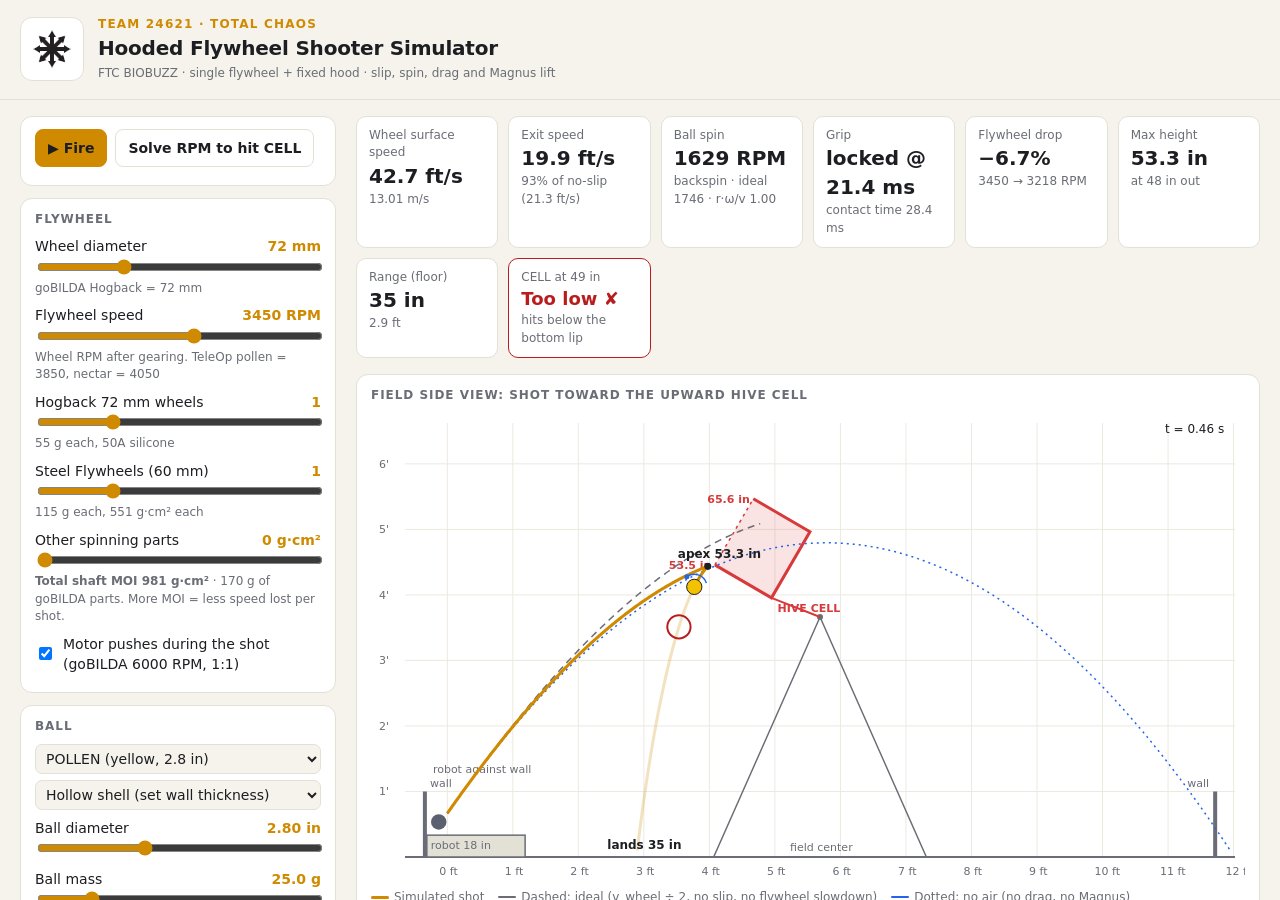
==== commit 35c93042: "Brand shooter simulator for Team 24621 Total Chaos" ====
--- a/simulator/hooded-shooter.html
+++ b/simulator/hooded-shooter.html
@@ -3,7 +3,9 @@
 <head>
 <meta charset="utf-8">
 <meta name="viewport" content="width=device-width,initial-scale=1">
-<title>Hooded Shooter Sim</title>
+<title>Total Chaos | Team 24621 | Flywheel Simulator</title>
+<meta name="description" content="Team 24621 - Total Chaos: an interactive hooded flywheel shooter simulator for FTC BIOBUZZ.">
+<link rel="icon" type="image/jpeg" href="assets/chaos-symbol.jpg">
 <style>
 :root{
   --bg:#f5f3ec; --panel:#ffffff; --ink:#1d1e22; --muted:#6a6d75; --line:#e3e0d6; --grid:#ece9e0;
@@ -24,9 +26,12 @@
 }
 *{box-sizing:border-box}
 body{margin:0;background:var(--bg);color:var(--ink);font:14px/1.45 system-ui,-apple-system,"Segoe UI",Roboto,sans-serif}
-header{padding:16px 20px 8px;display:flex;flex-wrap:wrap;align-items:baseline;gap:6px 16px}
-header h1{font-size:20px;margin:0;letter-spacing:-.01em}
-header p{margin:0;color:var(--muted)}
+header{padding:16px 20px;display:flex;align-items:center;gap:14px;border-bottom:1px solid var(--line);margin-bottom:8px}
+.team-logo{width:64px;height:64px;flex-shrink:0;object-fit:contain;background:#fff;border:1px solid var(--line);border-radius:12px;padding:5px}
+.team-name{margin:0 0 3px;color:var(--accent);font-size:12px;font-weight:800;letter-spacing:.1em;text-transform:uppercase}
+header h1{font-size:20px;margin:0;letter-spacing:-.01em;line-height:1.2}
+header .subtitle{margin:5px 0 0;color:var(--muted);font-size:12px}
+@media (max-width:600px){header{padding:12px 16px;gap:10px}.team-logo{width:48px;height:48px}header h1{font-size:17px}.team-name{font-size:10px}}
 .wrap{display:grid;grid-template-columns:320px minmax(0,1fr);gap:16px;padding:8px 20px 24px}
 @media (max-width:900px){.wrap{grid-template-columns:minmax(0,1fr);padding:8px 16px 24px}main{order:1}aside{order:2}}
 /* Wide screens: the config column scrolls on its own; the simulator column stays put */
@@ -84,8 +89,12 @@
 </head>
 <body>
 <header>
-  <h1>🐝 Hooded Flywheel Shooter Simulator</h1>
-  <p>FTC BIOBUZZ · single flywheel + fixed hood · slip, spin, drag and Magnus lift</p>
+  <img class="team-logo" src="assets/chaos-symbol.jpg" alt="Total Chaos eight-arrow chaos symbol" width="64" height="64">
+  <div>
+    <p class="team-name">Team 24621 &middot; Total Chaos</p>
+    <h1>Hooded Flywheel Shooter Simulator</h1>
+    <p class="subtitle">FTC BIOBUZZ &middot; single flywheel + fixed hood &middot; slip, spin, drag and Magnus lift</p>
+  </div>
 </header>
 
 <div class="wrap">
